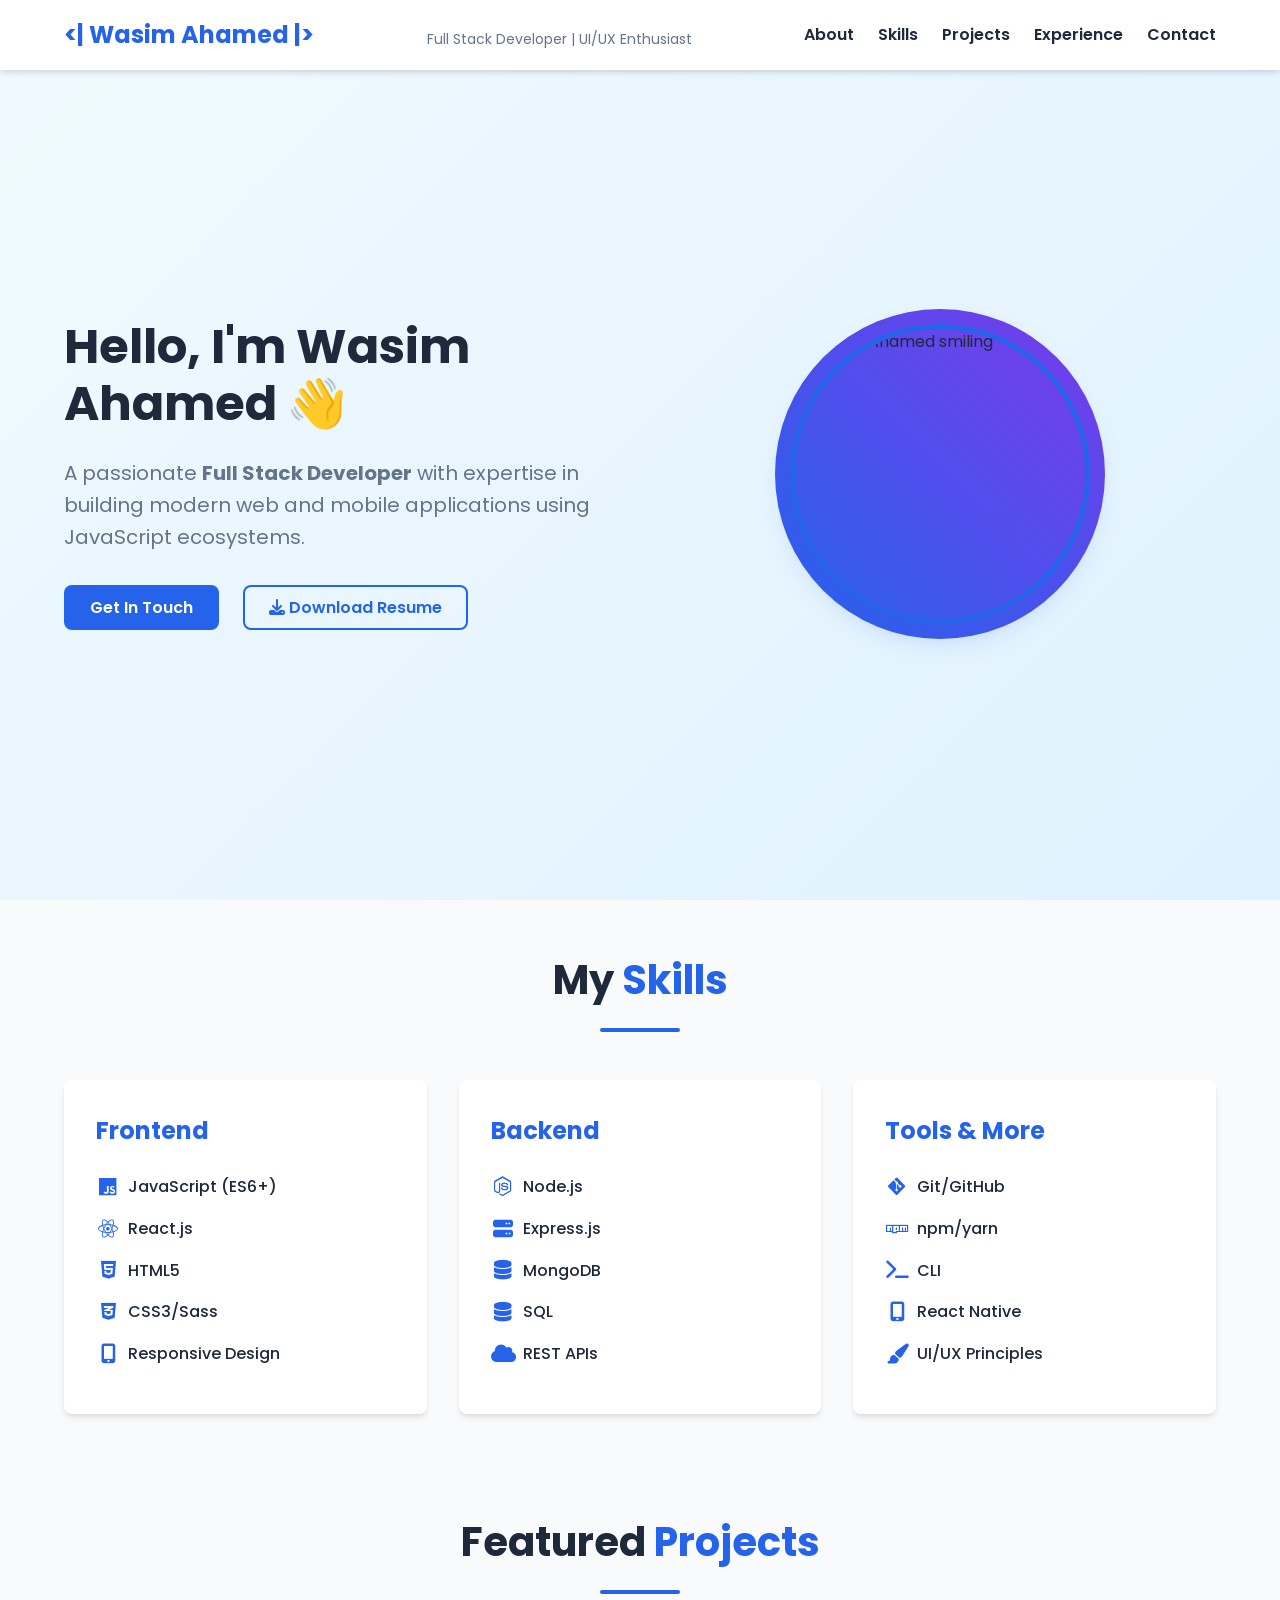
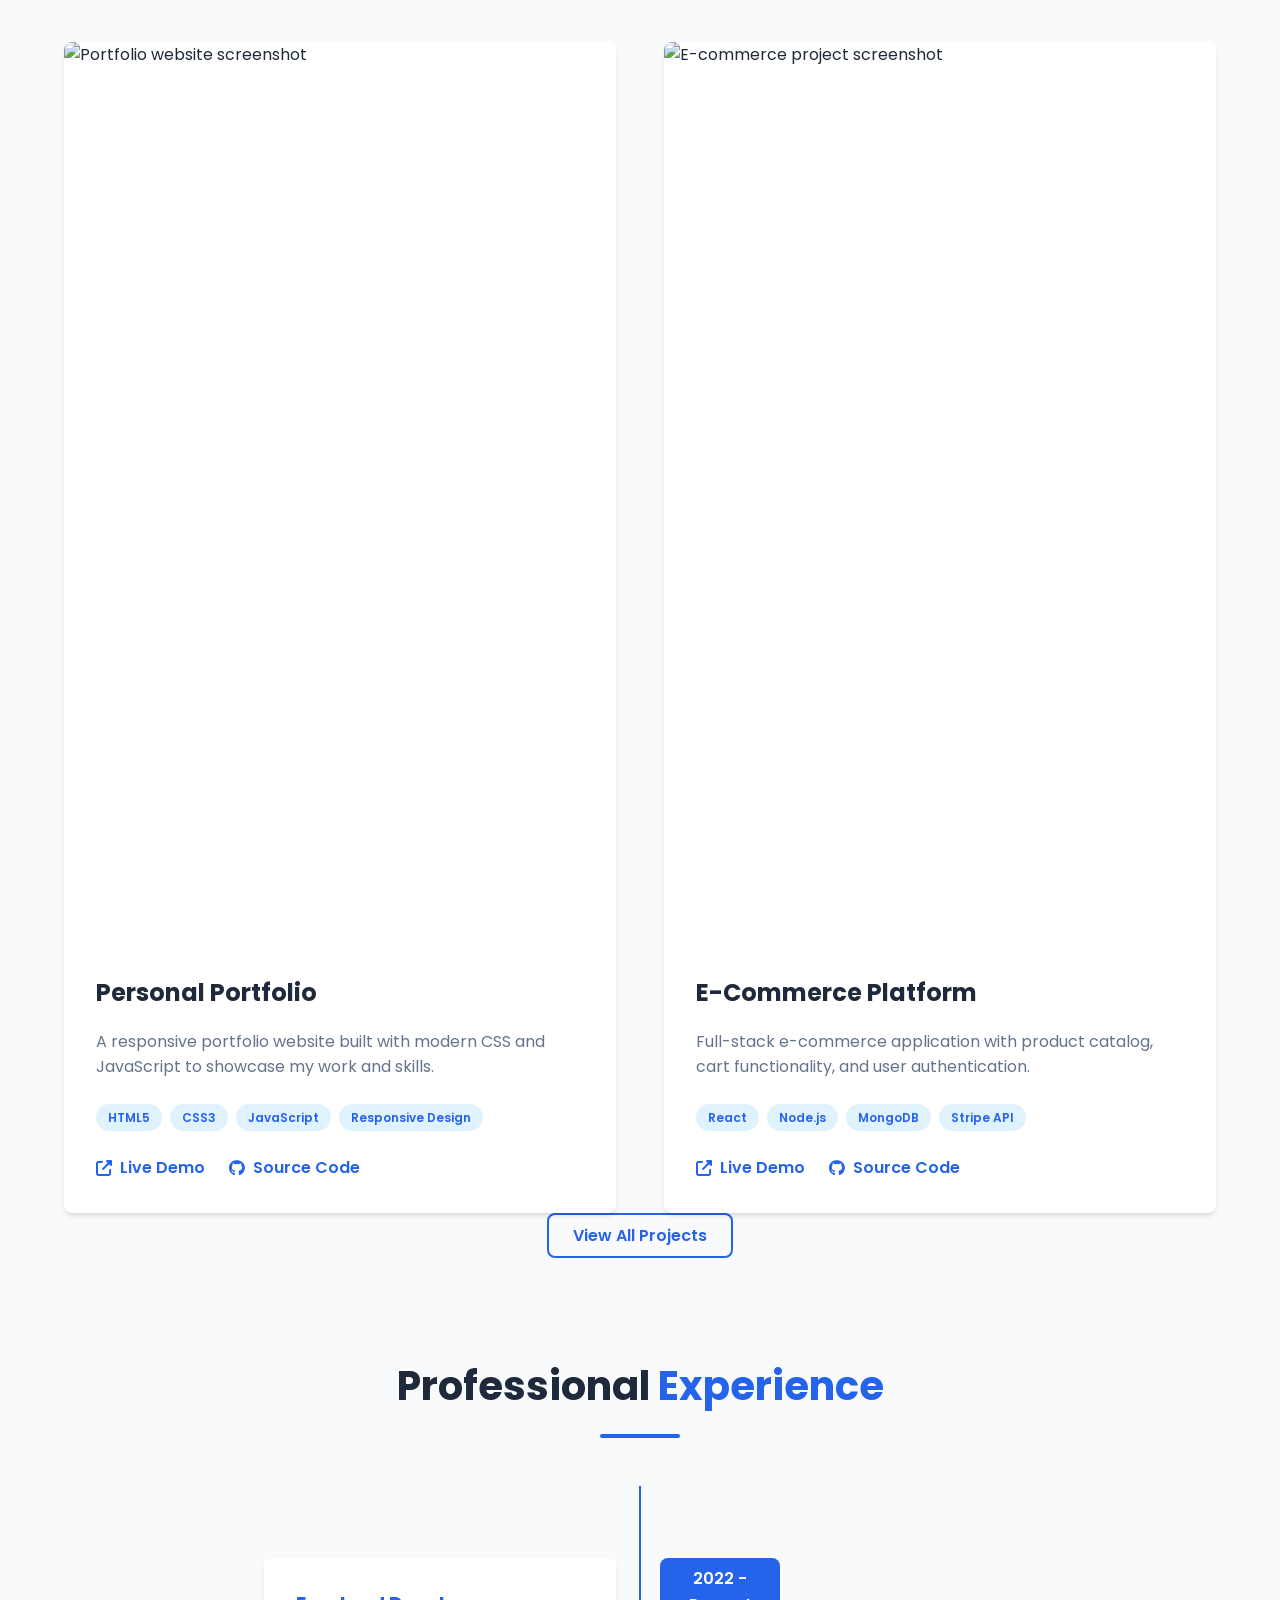
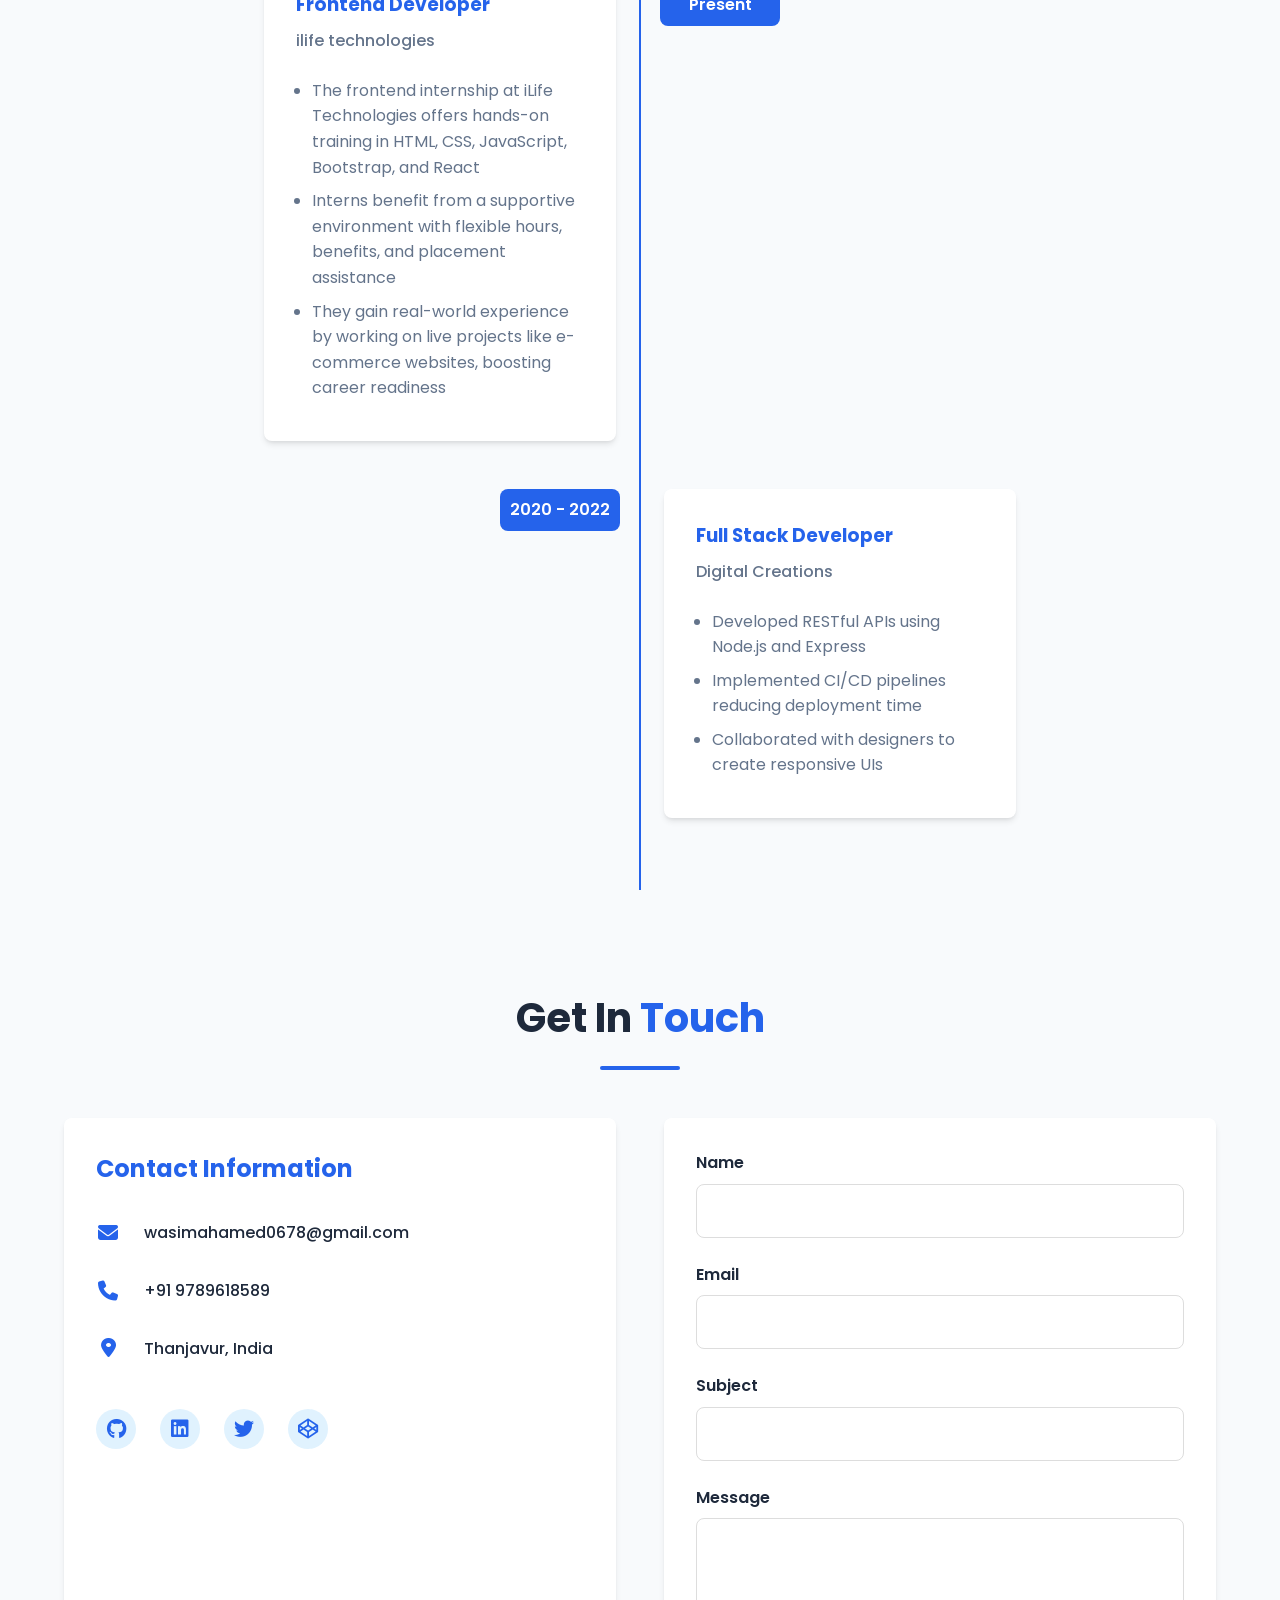
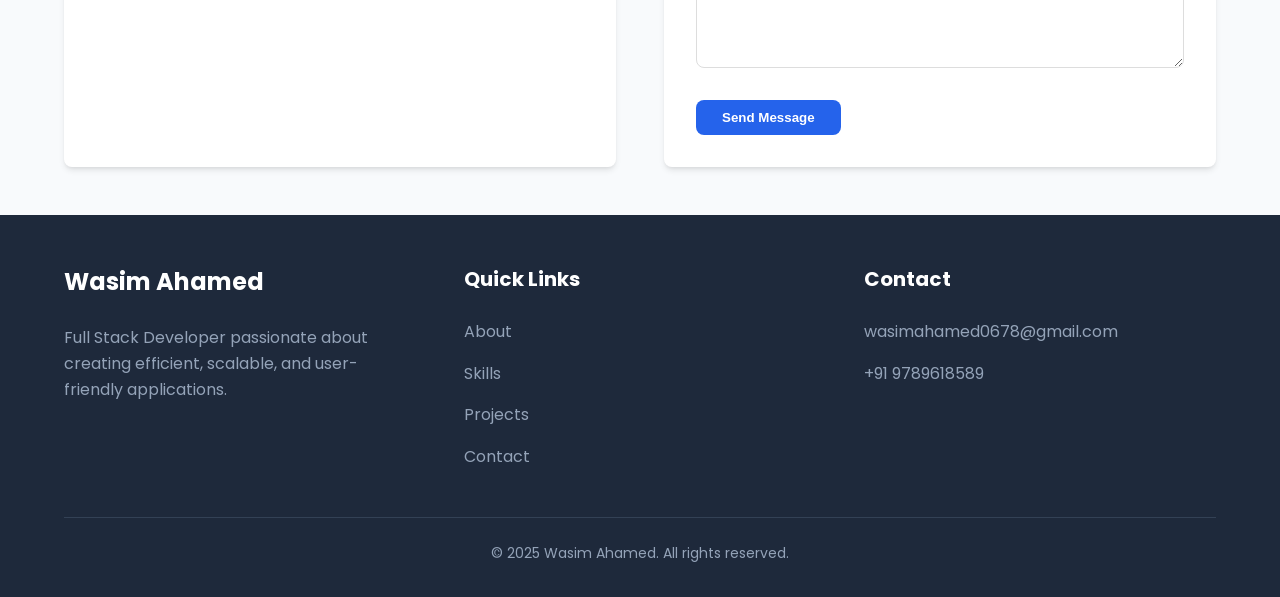
==== index.html @ 5d42017d "Task1 portfolio" ====
<!DOCTYPE html>
<html lang="en">
<head>
  <meta charset="UTF-8">
  <meta name="viewport" content="width=device-width, initial-scale=1.0">
  <meta name="description" content="Portfolio of Wasim Ahamed, Full Stack Developer specializing in JavaScript, React, and Node.js">
  <title>Wasim Ahamed | Full Stack Developer Portfolio</title>
  <link rel="stylesheet" href="https://cdnjs.cloudflare.com/ajax/libs/font-awesome/6.4.0/css/all.min.css">
  <link rel="stylesheet" href="style.css">
  <link rel="preconnect" href="https://fonts.googleapis.com">
  <link rel="preconnect" href="https://fonts.gstatic.com" crossorigin>
  <link href="https://fonts.googleapis.com/css2?family=Poppins:wght@300;400;600;700&display=swap" rel="stylesheet">
</head>
<body>
  <header class="main-header">
    <div class="container">
      <h1 class="logo">&lt;| Wasim Ahamed |&gt;</h1>
      <p class="tagline">Full Stack Developer | UI/UX Enthusiast</p>
      
      <nav class="main-nav" aria-label="Main navigation">
        <ul>
          <li><a href="#about" class="nav-link">About</a></li>
          <li><a href="#skills" class="nav-link">Skills</a></li>
          <li><a href="#projects" class="nav-link">Projects</a></li>
          <li><a href="#experience" class="nav-link">Experience</a></li>
          <li><a href="#contact" class="nav-link">Contact</a></li>
        </ul>
      </nav>
      
      <button class="mobile-menu-button" aria-expanded="false" aria-label="Toggle menu">
        <i class="fas fa-bars"></i>
      </button>
    </div>
  </header>

  <main>
    <section id="about" class="hero-section">
      <div class="container">
        <div class="hero-content">
          <h2>Hello, I'm <span class="highlight">Wasim Ahamed</span> 👋</h2>
          <p class="lead">
            A passionate <strong>Full Stack Developer</strong> with expertise in building modern web and mobile applications using JavaScript ecosystems.
          </p>
          <div class="cta-buttons">
            <a href="#contact" class="btn btn-primary">Get In Touch</a>
            <a href="resume.pdf" download class="btn btn-secondary">
              <i class="fas fa-download"></i> Download Resume
            </a>
          </div>
        </div>
        <div class="hero-image">
          <img src="images/profile.jpg" alt="Wasim Ahamed smiling" class="profile-img" loading="lazy">
        </div>
      </div>
    </section>

    <section id="skills" class="skills-section">
      <div class="container">
        <h2 class="section-title">My <span class="highlight">Skills</span></h2>
        <div class="skills-grid">
          <div class="skill-category">
            <h3>Frontend</h3>
            <ul class="skill-list">
              <li><i class="fab fa-js"></i> JavaScript (ES6+)</li>
              <li><i class="fab fa-react"></i> React.js</li>
              <li><i class="fab fa-html5"></i> HTML5</li>
              <li><i class="fab fa-css3-alt"></i> CSS3/Sass</li>
              <li><i class="fas fa-mobile-alt"></i> Responsive Design</li>
            </ul>
          </div>
          
          <div class="skill-category">
            <h3>Backend</h3>
            <ul class="skill-list">
              <li><i class="fab fa-node-js"></i> Node.js</li>
              <li><i class="fas fa-server"></i> Express.js</li>
              <li><i class="fas fa-database"></i> MongoDB</li>
              <li><i class="fas fa-database"></i> SQL</li>
              <li><i class="fas fa-cloud"></i> REST APIs</li>
            </ul>
          </div>
          
          <div class="skill-category">
            <h3>Tools & More</h3>
            <ul class="skill-list">
              <li><i class="fab fa-git-alt"></i> Git/GitHub</li>
              <li><i class="fab fa-npm"></i> npm/yarn</li>
              <li><i class="fas fa-terminal"></i> CLI</li>
              <li><i class="fas fa-mobile-alt"></i> React Native</li>
              <li><i class="fas fa-paint-brush"></i> UI/UX Principles</li>
            </ul>
          </div>
        </div>
      </div>
    </section>

    <section id="projects" class="projects-section">
      <div class="container">
        <h2 class="section-title">Featured <span class="highlight">Projects</span></h2>
        
        <div class="project-grid">
          <article class="project-card">
            <div class="project-image">
              <img src="images/portfolio-project.jpg" alt="Portfolio website screenshot" loading="lazy">
            </div>
            <div class="project-content">
              <h3>Personal Portfolio</h3>
              <p>A responsive portfolio website built with modern CSS and JavaScript to showcase my work and skills.</p>
              <ul class="tech-tags">
                <li>HTML5</li>
                <li>CSS3</li>
                <li>JavaScript</li>
                <li>Responsive Design</li>
              </ul>
              <div class="project-links">
                <a href="#" class="project-link" aria-label="View live demo">
                  <i class="fas fa-external-link-alt"></i> Live Demo
                </a>
                <a href="#" class="project-link" aria-label="View source code on GitHub">
                  <i class="fab fa-github"></i> Source Code
                </a>
              </div>
            </div>
          </article>
          
          <article class="project-card">
            <div class="project-image">
              <img src="images/ecommerce-project.jpg" alt="E-commerce project screenshot" loading="lazy">
            </div>
            <div class="project-content">
              <h3>E-Commerce Platform</h3>
              <p>Full-stack e-commerce application with product catalog, cart functionality, and user authentication.</p>
              <ul class="tech-tags">
                <li>React</li>
                <li>Node.js</li>
                <li>MongoDB</li>
                <li>Stripe API</li>
              </ul>
              <div class="project-links">
                <a href="#" class="project-link" aria-label="View live demo">
                  <i class="fas fa-external-link-alt"></i> Live Demo
                </a>
                <a href="#" class="project-link" aria-label="View source code on GitHub">
                  <i class="fab fa-github"></i> Source Code
                </a>
              </div>
            </div>
          </article>
        </div>
        
        <div class="text-center">
          <a href="#" class="btn btn-outline">View All Projects</a>
        </div>
      </div>
    </section>

    <section id="experience" class="experience-section">
      <div class="container">
        <h2 class="section-title">Professional <span class="highlight">Experience</span></h2>
        
        <div class="timeline">
          <div class="timeline-item">
            <div class="timeline-date">2022 - Present</div>
            <div class="timeline-content">
              <h3>Frontend Developer</h3>
              <h4>ilife technologies</h4>
              <ul>
                <li>The frontend internship at iLife Technologies offers hands-on training in HTML, CSS, JavaScript, Bootstrap, and React</li>
                <li>Interns benefit from a supportive environment with flexible hours, benefits, and placement assistance</li>
                <li>They gain real-world experience by working on live projects like e-commerce websites, boosting career readiness</li>
              </ul>
            </div>
          </div>
          
          <div class="timeline-item">
            <div class="timeline-date">2020 - 2022</div>
            <div class="timeline-content">
              <h3>Full Stack Developer</h3>
              <h4>Digital Creations</h4>
              <ul>
                <li>Developed RESTful APIs using Node.js and Express</li>
                <li>Implemented CI/CD pipelines reducing deployment time</li>
                <li>Collaborated with designers to create responsive UIs</li>
              </ul>
            </div>
          </div>
        </div>
      </div>
    </section>

    <section id="contact" class="contact-section">
      <div class="container">
        <h2 class="section-title">Get In <span class="highlight">Touch</span></h2>
        
        <div class="contact-grid">
          <div class="contact-info">
            <h3>Contact Information</h3>
            <ul class="contact-list">
              <li>
                <i class="fas fa-envelope"></i>
                <a href="mailto:wasimahamed0678@gmail.com">wasimahamed0678@gmail.com</a>
              </li>
              <li>
                <i class="fas fa-phone"></i>
                <a href="tel:+919789618589">+91 9789618589</a>
              </li>
              <li>
                <i class="fas fa-map-marker-alt"></i>
                <span>Thanjavur, India</span>
              </li>
            </ul>
            
            <div class="social-links">
              <a href="#" aria-label="GitHub profile"><i class="fab fa-github"></i></a>
              <a href="#" aria-label="LinkedIn profile"><i class="fab fa-linkedin"></i></a>
              <a href="#" aria-label="Twitter profile"><i class="fab fa-twitter"></i></a>
              <a href="#" aria-label="CodePen profile"><i class="fab fa-codepen"></i></a>
            </div>
          </div>
          
          <form class="contact-form" id="contactForm">
            <div class="form-group">
              <label for="name">Name</label>
              <input type="text" id="name" name="name" required>
            </div>
            <div class="form-group">
              <label for="email">Email</label>
              <input type="email" id="email" name="email" required>
            </div>
            <div class="form-group">
              <label for="subject">Subject</label>
              <input type="text" id="subject" name="subject" required>
            </div>
            <div class="form-group">
              <label for="message">Message</label>
              <textarea id="message" name="message" rows="5" required></textarea>
            </div>
            <button type="submit" class="btn btn-primary">Send Message</button>
          </form>
        </div>
      </div>
    </section>
  </main>

  <footer class="main-footer">
    <div class="container">
      <div class="footer-content">
        <div class="footer-about">
          <h3>Wasim Ahamed</h3>
          <p>Full Stack Developer passionate about creating efficient, scalable, and user-friendly applications.</p>
        </div>
        
        <div class="footer-links">
          <h4>Quick Links</h4>
          <ul>
            <li><a href="#about">About</a></li>
            <li><a href="#skills">Skills</a></li>
            <li><a href="#projects">Projects</a></li>
            <li><a href="#contact">Contact</a></li>
          </ul>
        </div>
        
        <div class="footer-contact">
          <h4>Contact</h4>
          <ul>
            <li><a href="mailto:wasimahamed0678@gmail.com">wasimahamed0678@gmail.com</a></li>
            <li><a href="tel:+919789618589">+91 9789618589</a></li>
          </ul>
        </div>
      </div>
      
      <div class="footer-bottom">
        <p>&copy; 2025 Wasim Ahamed. All rights reserved.</p>
      </div>
    </div>
  </footer>

  <script src="script.js"></script>
</body>
</html>
---- style.css ----
/* ===== Base Styles ===== */
:root {
  --primary-color: #2563eb;
  --primary-dark: #1d4ed8;
  --secondary-color: #7c3aed;
  --dark-color: #1e293b;
  --light-color: #f8fafc;
  --gray-color: #64748b;
  --success-color: #10b981;
  --warning-color: #f59e0b;
  --danger-color: #ef4444;
  
  --font-main: 'Poppins', sans-serif;
  --font-size-base: 1rem;
  --line-height-base: 1.6;
  
  --spacing-xs: 0.5rem;
  --spacing-sm: 1rem;
  --spacing-md: 1.5rem;
  --spacing-lg: 2rem;
  --spacing-xl: 3rem;
  
  --border-radius: 0.5rem;
  --box-shadow: 0 4px 6px -1px rgba(0, 0, 0, 0.1), 0 2px 4px -1px rgba(0, 0, 0, 0.06);
  --transition: all 0.3s ease;
}

* {
  margin: 0;
  padding: 0;
  box-sizing: border-box;
}

html {
  scroll-behavior: smooth;
}

body {
  font-family: var(--font-main);
  font-size: var(--font-size-base);
  line-height: var(--line-height-base);
  color: var(--dark-color);
  background-color: var(--light-color);
  overflow-x: hidden;
}

a {
  text-decoration: none;
  color: inherit;
  transition: var(--transition);
}

ul {
  list-style: none;
}

img {
  max-width: 100%;
  height: auto;
  display: block;
}

.container {
  width: 100%;
  max-width: 1200px;
  margin: 0 auto;
  padding: 0 var(--spacing-md);
}

section {
  padding: var(--spacing-xl) 0;
}

.section-title {
  font-size: 2.5rem;
  margin-bottom: var(--spacing-xl);
  text-align: center;
  position: relative;
}

.section-title .highlight {
  color: var(--primary-color);
}

.section-title::after {
  content: '';
  display: block;
  width: 80px;
  height: 4px;
  background: var(--primary-color);
  margin: var(--spacing-sm) auto;
  border-radius: 2px;
}

.btn {
  display: inline-block;
  padding: var(--spacing-xs) var(--spacing-md);
  border-radius: var(--border-radius);
  font-weight: 600;
  text-align: center;
  cursor: pointer;
  transition: var(--transition);
  border: 2px solid transparent;
}

.btn-primary {
  background-color: var(--primary-color);
  color: white;
}

.btn-primary:hover {
  background-color: var(--primary-dark);
  transform: translateY(-2px);
}

.btn-secondary {
  background-color: transparent;
  color: var(--primary-color);
  border-color: var(--primary-color);
}

.btn-secondary:hover {
  background-color: var(--primary-color);
  color: white;
}

.btn-outline {
  background-color: transparent;
  color: var(--primary-color);
  border: 2px solid var(--primary-color);
}

.btn-outline:hover {
  background-color: var(--primary-color);
  color: white;
}

.text-center {
  text-align: center;
}

/* ===== Header Styles ===== */
.main-header {
  background-color: white;
  box-shadow: var(--box-shadow);
  position: fixed;
  width: 100%;
  top: 0;
  left: 0;
  z-index: 1000;
  padding: var(--spacing-sm) 0;
}

.main-header .container {
  display: flex;
  justify-content: space-between;
  align-items: center;
}

.logo {
  font-size: 1.5rem;
  font-weight: 700;
  color: var(--primary-color);
}

.tagline {
  font-size: 0.875rem;
  color: var(--gray-color);
  margin-top: var(--spacing-xs);
}

.main-nav ul {
  display: flex;
  gap: var(--spacing-md);
}

.nav-link {
  font-weight: 600;
  padding: var(--spacing-xs) 0;
  position: relative;
}

.nav-link::after {
  content: '';
  position: absolute;
  bottom: 0;
  left: 0;
  width: 0;
  height: 2px;
  background-color: var(--primary-color);
  transition: var(--transition);
}

.nav-link:hover::after {
  width: 100%;
}

.mobile-menu-button {
  display: none;
  background: none;
  border: none;
  font-size: 1.5rem;
  color: var(--dark-color);
  cursor: pointer;
}

/* ===== Hero Section ===== */
.hero-section {
  background: linear-gradient(135deg, #f0f9ff 0%, #e0f2fe 100%);
  padding-top: calc(var(--spacing-xl) * 2);
  min-height: 100vh;
  display: flex;
  align-items: center;
}

.hero-section .container {
  display: grid;
  grid-template-columns: 1fr 1fr;
  gap: var(--spacing-xl);
  align-items: center;
}

.hero-content h2 {
  font-size: 3rem;
  margin-bottom: var(--spacing-md);
  line-height: 1.2;
}

.hero-content .lead {
  font-size: 1.25rem;
  color: var(--gray-color);
  margin-bottom: var(--spacing-lg);
}

.cta-buttons {
  display: flex;
  gap: var(--spacing-md);
  margin-top: var(--spacing-lg);
}

.profile-img {
  border-radius: var(--border-radius);
  box-shadow: var(--box-shadow);
  max-width: 400px;
  margin: 0 auto;
}
/* Add this to your existing CSS file */

/* Update the hero-section image styles */
.hero-image {
  position: relative;
  width: 300px;
  height: 300px;
  margin: 0 auto;
}

.profile-img {
  width: 100%;
  height: 100%;
  object-fit: cover;
  border-radius: 50%; /* This makes the image round */
  border: 5px solid var(--primary-color);
  box-shadow: 0 10px 30px rgba(37, 99, 235, 0.3);
  transition: var(--transition);
  position: relative;
  z-index: 1;
}

/* Optional: Add a decorative element behind the round image */
.hero-image::before {
  content: '';
  position: absolute;
  width: 110%;
  height: 110%;
  top: -5%;
  left: -5%;
  border-radius: 50%;
  background: linear-gradient(45deg, var(--primary-color), var(--secondary-color));
  z-index: 0;
  animation: rotate 15s linear infinite;
}

/* Optional: Add animation for the decorative element */
@keyframes rotate {
  0% {
    transform: rotate(0deg);
  }
  100% {
    transform: rotate(360deg);
  }
}

/* Optional: Add hover effect */
.profile-img:hover {
  transform: scale(1.05);
  box-shadow: 0 15px 40px rgba(37, 99, 235, 0.4);
}

/* For mobile responsiveness */
@media (max-width: 768px) {
  .hero-image {
    width: 250px;
    height: 250px;
  }
}

@media (max-width: 576px) {
  .hero-image {
    width: 200px;
    height: 200px;
  }
}
/* ===== Skills Section ===== */
.skills-grid {
  display: grid;
  grid-template-columns: repeat(auto-fit, minmax(300px, 1fr));
  gap: var(--spacing-lg);
  margin-top: var(--spacing-xl);
}

.skill-category {
  background-color: white;
  border-radius: var(--border-radius);
  padding: var(--spacing-lg);
  box-shadow: var(--box-shadow);
  transition: var(--transition);
}

.skill-category:hover {
  transform: translateY(-5px);
}

.skill-category h3 {
  font-size: 1.5rem;
  margin-bottom: var(--spacing-md);
  color: var(--primary-color);
}

.skill-list li {
  display: flex;
  align-items: center;
  gap: var(--spacing-xs);
  margin-bottom: var(--spacing-sm);
  font-weight: 500;
}

.skill-list i {
  color: var(--primary-color);
  font-size: 1.25rem;
  width: 24px;
  text-align: center;
}

/* ===== Projects Section ===== */
.project-grid {
  display: grid;
  grid-template-columns: repeat(auto-fit, minmax(350px, 1fr));
  gap: var(--spacing-xl);
  margin-top: var(--spacing-xl);
}

.project-card {
  background-color: white;
  border-radius: var(--border-radius);
  overflow: hidden;
  box-shadow: var(--box-shadow);
  transition: var(--transition);
}

.project-card:hover {
  transform: translateY(-5px);
  box-shadow: 0 10px 15px -3px rgba(0, 0, 0, 0.1), 0 4px 6px -2px rgba(0, 0, 0, 0.05);
}

.project-image {
  height: 900px;
  overflow: hidden;
}

.project-image img {
  width: 100%;
  height: 100%;
  object-fit: cover;
  transition: var(--transition);
}

.project-card:hover .project-image img {
  transform: scale(1.05);
}

.project-content {
  padding: var(--spacing-lg);
}

.project-content h3 {
  font-size: 1.5rem;
  margin-bottom: var(--spacing-sm);
}

.project-content p {
  color: var(--gray-color);
  margin-bottom: var(--spacing-md);
}

.tech-tags {
  display: flex;
  flex-wrap: wrap;
  gap: var(--spacing-xs);
  margin-bottom: var(--spacing-md);
}

.tech-tags li {
  background-color: #e0f2fe;
  color: var(--primary-color);
  padding: 0.25rem 0.75rem;
  border-radius: 1rem;
  font-size: 0.75rem;
  font-weight: 600;
}

.project-links {
  display: flex;
  gap: var(--spacing-md);
}

.project-link {
  display: flex;
  align-items: center;
  gap: var(--spacing-xs);
  font-weight: 600;
  color: var(--primary-color);
}

.project-link:hover {
  text-decoration: underline;
}

/* ===== Experience Section ===== */
.timeline {
  position: relative;
  max-width: 800px;
  margin: 0 auto;
  padding: var(--spacing-xl) 0;
}

.timeline::before {
  content: '';
  position: absolute;
  top: 0;
  left: 50%;
  transform: translateX(-50%);
  width: 2px;
  height: 100%;
  background-color: var(--primary-color);
}

.timeline-item {
  position: relative;
  width: 50%;
  padding: var(--spacing-md);
}

.timeline-item:nth-child(odd) {
  left: 0;
}

.timeline-item:nth-child(even) {
  left: 50%;
}

.timeline-date {
  position: absolute;
  top: var(--spacing-md);
  width: 120px;
  background-color: var(--primary-color);
  color: white;
  text-align: center;
  padding: var(--spacing-xs);
  border-radius: var(--border-radius);
  font-weight: 600;
}

.timeline-item:nth-child(odd) .timeline-date {
  right: -140px;
}

.timeline-item:nth-child(even) .timeline-date {
  left: -140px;
}

.timeline-content {
  background-color: white;
  padding: var(--spacing-lg);
  border-radius: var(--border-radius);
  box-shadow: var(--box-shadow);
}

.timeline-content h3 {
  color: var(--primary-color);
  margin-bottom: var(--spacing-xs);
}

.timeline-content h4 {
  color: var(--gray-color);
  font-weight: 500;
  margin-bottom: var(--spacing-md);
}

.timeline-content ul {
  margin-left: var(--spacing-sm);
}

.timeline-content li {
  list-style-type: disc;
  margin-bottom: var(--spacing-xs);
  color: var(--gray-color);
}

/* ===== Contact Section ===== */
.contact-grid {
  display: grid;
  grid-template-columns: 1fr 1fr;
  gap: var(--spacing-xl);
  margin-top: var(--spacing-xl);
}

.contact-info {
  background-color: white;
  padding: var(--spacing-lg);
  border-radius: var(--border-radius);
  box-shadow: var(--box-shadow);
}

.contact-info h3 {
  font-size: 1.5rem;
  margin-bottom: var(--spacing-lg);
  color: var(--primary-color);
}

.contact-list li {
  display: flex;
  align-items: center;
  gap: var(--spacing-md);
  margin-bottom: var(--spacing-lg);
  font-weight: 500;
}

.contact-list i {
  font-size: 1.25rem;
  color: var(--primary-color);
  width: 24px;
  text-align: center;
}

.social-links {
  display: flex;
  gap: var(--spacing-md);
  margin-top: var(--spacing-xl);
}

.social-links a {
  display: flex;
  align-items: center;
  justify-content: center;
  width: 40px;
  height: 40px;
  border-radius: 50%;
  background-color: #e0f2fe;
  color: var(--primary-color);
  font-size: 1.25rem;
  transition: var(--transition);
}

.social-links a:hover {
  background-color: var(--primary-color);
  color: white;
  transform: translateY(-3px);
}

.contact-form {
  background-color: white;
  padding: var(--spacing-lg);
  border-radius: var(--border-radius);
  box-shadow: var(--box-shadow);
}

.form-group {
  margin-bottom: var(--spacing-md);
}

.form-group label {
  display: block;
  margin-bottom: var(--spacing-xs);
  font-weight: 600;
}

.form-group input,
.form-group textarea {
  width: 100%;
  padding: var(--spacing-sm);
  border: 1px solid #ddd;
  border-radius: var(--border-radius);
  font-family: inherit;
  transition: var(--transition);
}

.form-group input:focus,
.form-group textarea:focus {
  outline: none;
  border-color: var(--primary-color);
  box-shadow: 0 0 0 2px rgba(37, 99, 235, 0.2);
}

.form-group textarea {
  resize: vertical;
  min-height: 150px;
}

/* ===== Footer ===== */
.main-footer {
  background-color: var(--dark-color);
  color: white;
  padding: var(--spacing-xl) 0 0;
}

.footer-content {
  display: grid;
  grid-template-columns: repeat(auto-fit, minmax(250px, 1fr));
  gap: var(--spacing-xl);
  margin-bottom: var(--spacing-xl);
}

.footer-about h3 {
  font-size: 1.5rem;
  margin-bottom: var(--spacing-md);
  color: white;
}

.footer-about p {
  color: #94a3b8;
}

.footer-links h4,
.footer-contact h4 {
  font-size: 1.25rem;
  margin-bottom: var(--spacing-md);
  color: white;
}

.footer-links ul,
.footer-contact ul {
  display: flex;
  flex-direction: column;
  gap: var(--spacing-sm);
}

.footer-links a,
.footer-contact a {
  color: #94a3b8;
  transition: var(--transition);
}

.footer-links a:hover,
.footer-contact a:hover {
  color: white;
}

.footer-bottom {
  border-top: 1px solid #334155;
  padding: var(--spacing-md) 0;
  text-align: center;
  color: #94a3b8;
  font-size: 0.875rem;
}

.footer-bottom p {
  margin-bottom: var(--spacing-xs);
}

.footer-bottom i {
  color: var(--danger-color);
}

/* ===== Animations ===== */
@keyframes fadeIn {
  from {
    opacity: 0;
    transform: translateY(20px);
  }
  to {
    opacity: 1;
    transform: translateY(0);
  }
}

.section-title,
.skill-category,
.project-card,
.timeline-item,
.contact-info,
.contact-form {
  animation: fadeIn 0.6s ease forwards;
}

/* ===== Responsive Styles ===== */
@media (max-width: 992px) {
  .hero-section .container {
    grid-template-columns: 1fr;
    text-align: center;
  }
  
  .hero-content {
    order: 2;
  }
  
  .hero-image {
    order: 1;
    margin-bottom: var(--spacing-lg);
  }
  
  .cta-buttons {
    justify-content: center;
  }
  
  .contact-grid {
    grid-template-columns: 1fr;
  }
}

@media (max-width: 768px) {
  .main-nav {
    position: fixed;
    top: 80px;
    left: 0;
    width: 100%;
    background-color: white;
    box-shadow: var(--box-shadow);
    padding: var(--spacing-md);
    transform: translateY(-150%);
    transition: var(--transition);
  }
  
  .main-nav.active {
    transform: translateY(0);
  }
  
  .main-nav ul {
    flex-direction: column;
  }
  
  .mobile-menu-button {
    display: block;
  }
  
  .timeline::before {
    left: 31px;
  }
  
  .timeline-item {
    width: 100%;
    padding-left: 70px;
    padding-right: 0;
  }
  
  .timeline-item:nth-child(even) {
    left: 0;
  }
  
  .timeline-date {
    left: 0 !important;
    right: auto !important;
    top: 0;
  }
}

@media (max-width: 576px) {
  .section-title {
    font-size: 2rem;
  }
  
  .hero-content h2 {
    font-size: 2rem;
  }
  
  .hero-content .lead {
    font-size: 1rem;
  }
  
  .cta-buttons {
    flex-direction: column;
  }
  
  .project-grid {
    grid-template-columns: 1fr;
  }
}
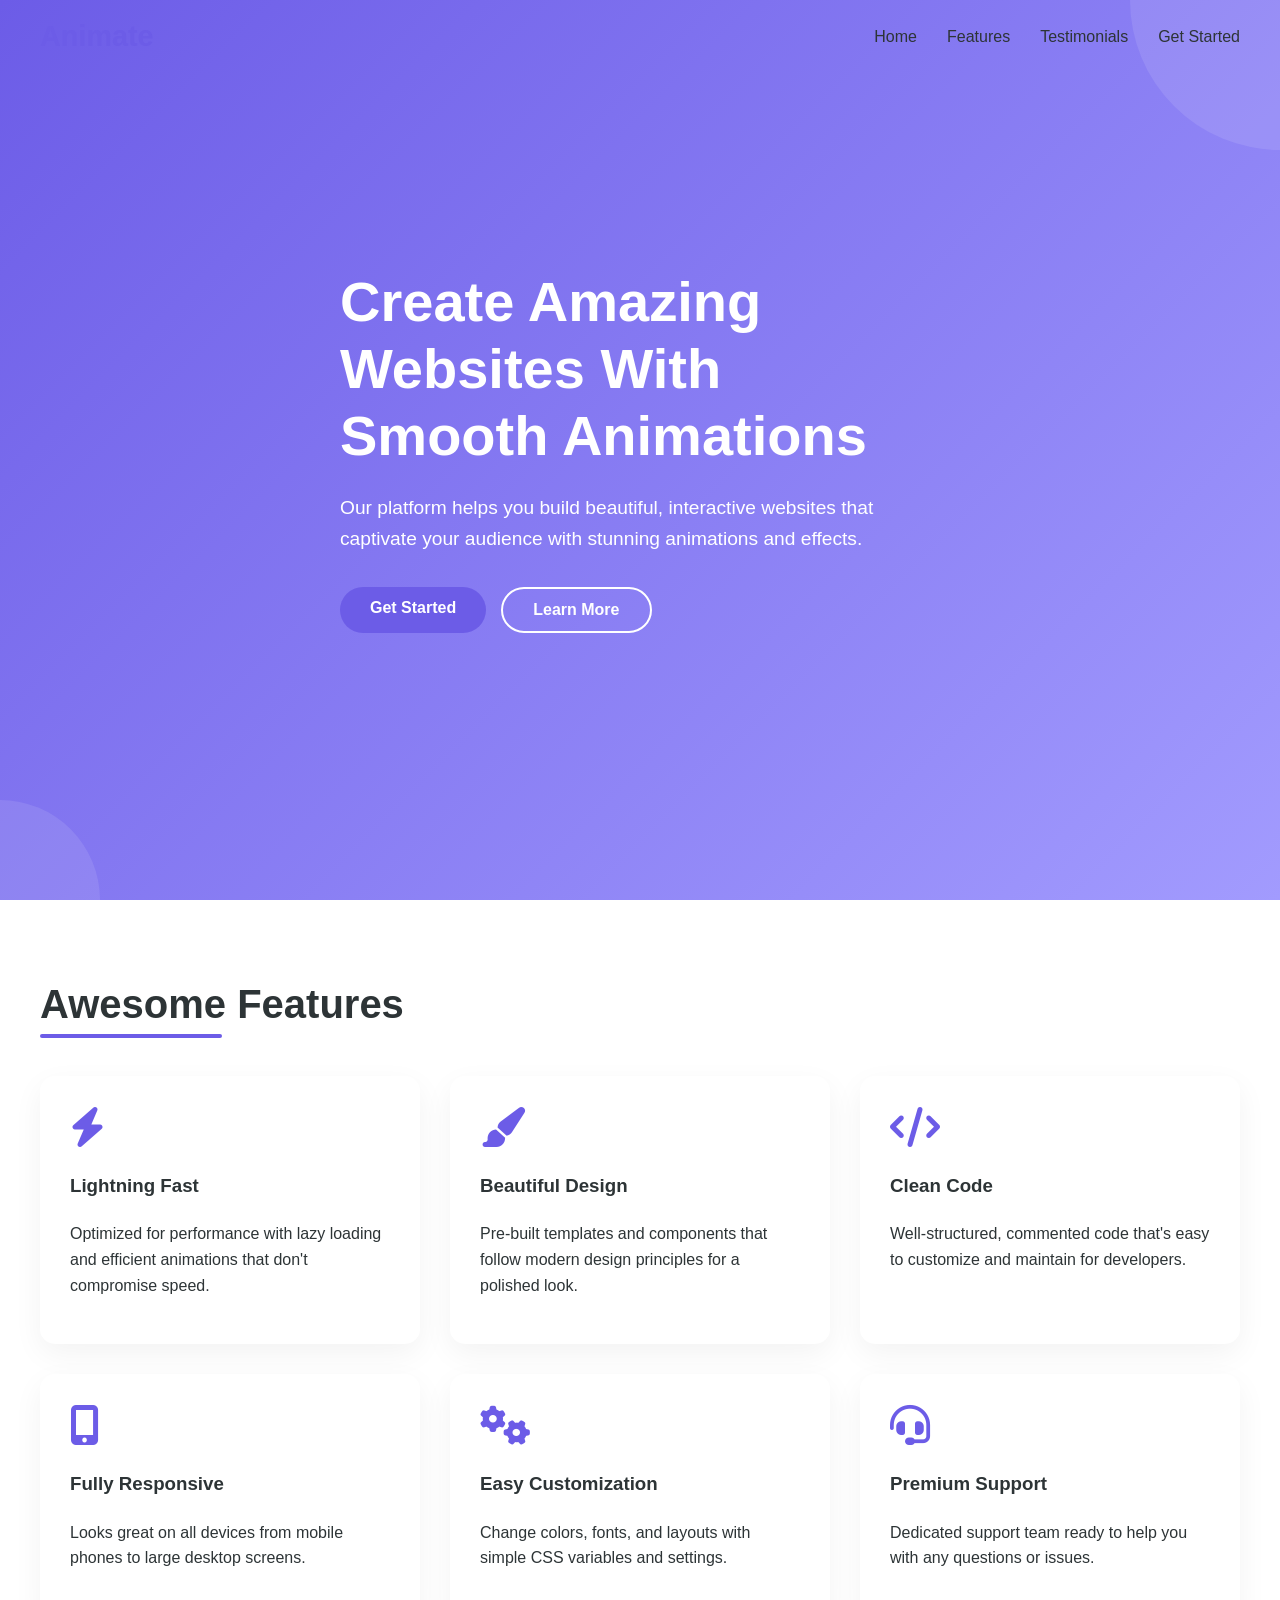
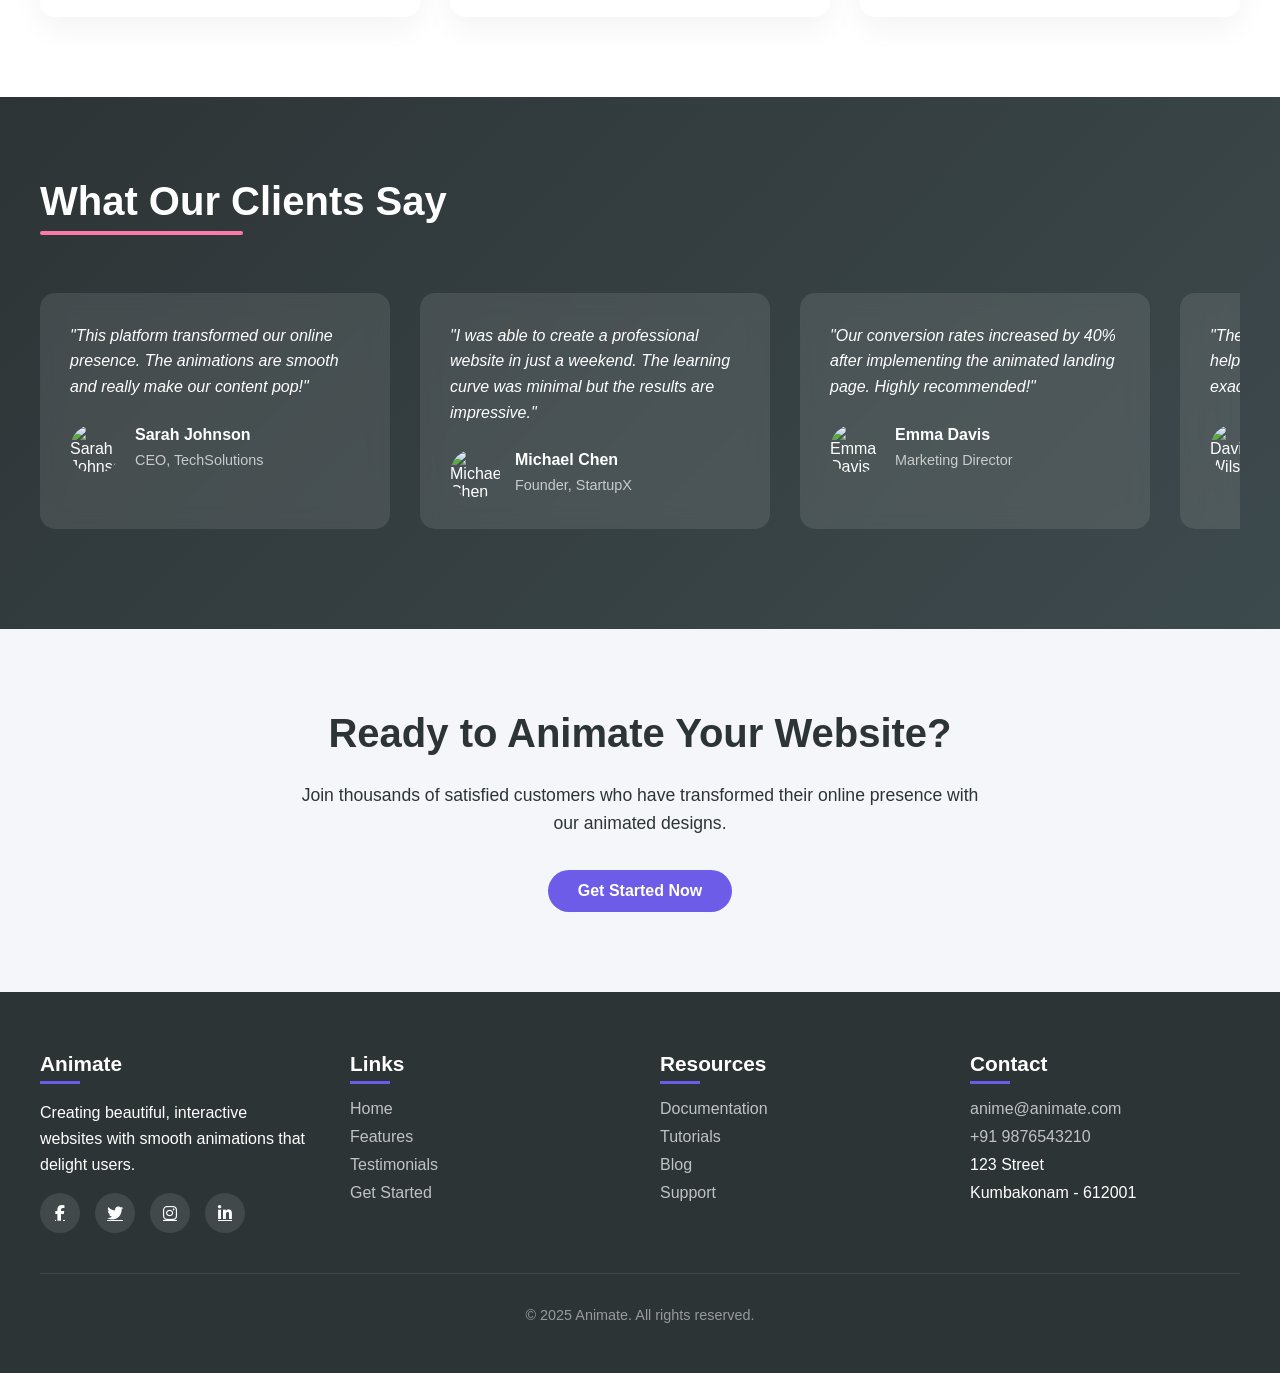
==== commit ca960c54: "Task 2 landing page" ====
--- a/index.html
+++ b/index.html
@@ -1,280 +1,787 @@
 <!DOCTYPE html>
 <html lang="en">
 <head>
-  <meta charset="UTF-8">
-  <meta name="viewport" content="width=device-width, initial-scale=1.0">
-  <meta name="description" content="Portfolio of Wasim Ahamed, Full Stack Developer specializing in JavaScript, React, and Node.js">
-  <title>Wasim Ahamed | Full Stack Developer Portfolio</title>
-  <link rel="stylesheet" href="https://cdnjs.cloudflare.com/ajax/libs/font-awesome/6.4.0/css/all.min.css">
-  <link rel="stylesheet" href="style.css">
-  <link rel="preconnect" href="https://fonts.googleapis.com">
-  <link rel="preconnect" href="https://fonts.gstatic.com" crossorigin>
-  <link href="https://fonts.googleapis.com/css2?family=Poppins:wght@300;400;600;700&display=swap" rel="stylesheet">
+    <meta charset="UTF-8">
+    <meta name="viewport" content="width=device-width, initial-scale=1.0">
+    <title>Animated Landing Page</title>
+    <link rel="stylesheet" href="https://cdnjs.cloudflare.com/ajax/libs/font-awesome/6.4.0/css/all.min.css">
+    <style>
+        /* Base Styles */
+        :root {
+            --primary: #6c5ce7;
+            --secondary: #a29bfe;
+            --dark: #2d3436;
+            --light: #f5f6fa;
+            --accent: #fd79a8;
+            --success: #00b894;
+        }
+
+        * {
+            margin: 0;
+            padding: 0;
+            box-sizing: border-box;
+            font-family: 'Segoe UI', Tahoma, Geneva, Verdana, sans-serif;
+        }
+
+        body {
+            background-color: var(--light);
+            color: var(--dark);
+            overflow-x: hidden;
+        }
+
+        section {
+            padding: 80px 20px;
+        }
+
+        .container {
+            max-width: 1200px;
+            margin: 0 auto;
+        }
+
+        h1, h2, h3 {
+            margin-bottom: 1.5rem;
+            line-height: 1.2;
+        }
+
+        p {
+            margin-bottom: 1rem;
+            line-height: 1.6;
+        }
+
+        .btn {
+            display: inline-block;
+            padding: 12px 30px;
+            background: var(--primary);
+            color: white;
+            border-radius: 50px;
+            text-decoration: none;
+            font-weight: 600;
+            transition: all 0.3s ease;
+            border: none;
+            cursor: pointer;
+        }
+
+        .btn:hover {
+            background: var(--accent);
+            transform: translateY(-3px);
+            box-shadow: 0 10px 20px rgba(0, 0, 0, 0.1);
+        }
+
+        .btn-outline {
+            background: transparent;
+            border: 2px solid var(--primary);
+            color: var(--primary);
+        }
+
+        .btn-outline:hover {
+            background: var(--primary);
+            color: white;
+        }
+
+        .text-center {
+            text-align: center;
+        }
+
+        /* Animations */
+        @keyframes fadeIn {
+            from { opacity: 0; }
+            to { opacity: 1; }
+        }
+
+        @keyframes slideUp {
+            from { 
+                opacity: 0;
+                transform: translateY(50px);
+            }
+            to { 
+                opacity: 1;
+                transform: translateY(0);
+            }
+        }
+
+        @keyframes float {
+            0% { transform: translateY(0px); }
+            50% { transform: translateY(-15px); }
+            100% { transform: translateY(0px); }
+        }
+
+        .animate {
+            opacity: 0;
+        }
+
+        .fade-in {
+            animation: fadeIn 1s ease forwards;
+        }
+
+        .slide-up {
+            animation: slideUp 0.8s ease forwards;
+        }
+
+        .delay-1 { animation-delay: 0.2s; }
+        .delay-2 { animation-delay: 0.4s; }
+        .delay-3 { animation-delay: 0.6s; }
+        .delay-4 { animation-delay: 0.8s; }
+
+        /* Header */
+        header {
+            position: fixed;
+            top: 0;
+            left: 0;
+            width: 100%;
+            padding: 20px 0;
+            z-index: 1000;
+            transition: all 0.3s ease;
+        }
+
+        header.scrolled {
+            background: white;
+            box-shadow: 0 5px 20px rgba(0, 0, 0, 0.1);
+            padding: 15px 0;
+        }
+
+        .navbar {
+            display: flex;
+            justify-content: space-between;
+            align-items: center;
+        }
+
+        .logo {
+            font-size: 1.8rem;
+            font-weight: 700;
+            color: var(--primary);
+            text-decoration: none;
+        }
+
+        .nav-links {
+            display: flex;
+            list-style: none;
+        }
+
+        .nav-links li {
+            margin-left: 30px;
+        }
+
+        .nav-links a {
+            color: var(--dark);
+            text-decoration: none;
+            font-weight: 500;
+            transition: color 0.3s ease;
+            position: relative;
+        }
+
+        .nav-links a:hover {
+            color: var(--primary);
+        }
+
+        .nav-links a::after {
+            content: '';
+            position: absolute;
+            width: 0;
+            height: 2px;
+            background: var(--primary);
+            bottom: -5px;
+            left: 0;
+            transition: width 0.3s ease;
+        }
+
+        .nav-links a:hover::after {
+            width: 100%;
+        }
+
+        .menu-toggle {
+            display: none;
+            cursor: pointer;
+            font-size: 1.5rem;
+        }
+
+        /* Hero Section */
+        .hero {
+            height: 100vh;
+            display: flex;
+            align-items: center;
+            background: linear-gradient(135deg, var(--primary) 0%, var(--secondary) 100%);
+            color: white;
+            position: relative;
+            overflow: hidden;
+        }
+
+        .hero::before {
+            content: '';
+            position: absolute;
+            width: 300px;
+            height: 300px;
+            border-radius: 50%;
+            background: rgba(255, 255, 255, 0.1);
+            top: -150px;
+            right: -150px;
+        }
+
+        .hero::after {
+            content: '';
+            position: absolute;
+            width: 200px;
+            height: 200px;
+            border-radius: 50%;
+            background: rgba(255, 255, 255, 0.1);
+            bottom: -100px;
+            left: -100px;
+        }
+
+        .hero-content {
+            max-width: 600px;
+            z-index: 1;
+        }
+
+        .hero h1 {
+            font-size: 3.5rem;
+            margin-bottom: 1.5rem;
+        }
+
+        .hero p {
+            font-size: 1.2rem;
+            margin-bottom: 2rem;
+            opacity: 0.9;
+        }
+
+        .hero-btns {
+            display: flex;
+            gap: 15px;
+        }
+
+        .hero .btn-outline {
+            border-color: white;
+            color: white;
+        }
+
+        .hero .btn-outline:hover {
+            background: white;
+            color: var(--primary);
+        }
+
+        .hero-image {
+            position: absolute;
+            right: 0;
+            bottom: 0;
+            height: 90%;
+            animation: float 4s ease-in-out infinite;
+        }
+
+        /* Features Section */
+        .features {
+            background: white;
+        }
+
+        .section-title {
+            font-size: 2.5rem;
+            margin-bottom: 3rem;
+            position: relative;
+            display: inline-block;
+        }
+
+        .section-title::after {
+            content: '';
+            position: absolute;
+            width: 50%;
+            height: 4px;
+            background: var(--primary);
+            bottom: -10px;
+            left: 0;
+            border-radius: 2px;
+        }
+
+        .features-grid {
+            display: grid;
+            grid-template-columns: repeat(auto-fit, minmax(300px, 1fr));
+            gap: 30px;
+        }
+
+        .feature-card {
+            background: white;
+            border-radius: 15px;
+            padding: 30px;
+            box-shadow: 0 10px 30px rgba(0, 0, 0, 0.05);
+            transition: all 0.3s ease;
+        }
+
+        .feature-card:hover {
+            transform: translateY(-10px);
+            box-shadow: 0 15px 40px rgba(0, 0, 0, 0.1);
+        }
+
+        .feature-icon {
+            font-size: 2.5rem;
+            color: var(--primary);
+            margin-bottom: 1.5rem;
+        }
+
+        /* Testimonials */
+        .testimonials {
+            background: linear-gradient(135deg, var(--dark) 0%, #3d4a4d 100%);
+            color: white;
+        }
+
+        .testimonials .section-title::after {
+            background: var(--accent);
+        }
+
+        .testimonial-slider {
+            display: flex;
+            overflow-x: auto;
+            scroll-snap-type: x mandatory;
+            gap: 30px;
+            padding: 20px 0;
+            scrollbar-width: none; /* Firefox */
+        }
+
+        .testimonial-slider::-webkit-scrollbar {
+            display: none; /* Chrome/Safari */
+        }
+
+        .testimonial-card {
+            min-width: 350px;
+            background: rgba(255, 255, 255, 0.1);
+            backdrop-filter: blur(10px);
+            border-radius: 15px;
+            padding: 30px;
+            scroll-snap-align: start;
+            transition: all 0.3s ease;
+        }
+
+        .testimonial-card:hover {
+            background: rgba(255, 255, 255, 0.15);
+        }
+
+        .testimonial-text {
+            font-style: italic;
+            margin-bottom: 1.5rem;
+        }
+
+        .testimonial-author {
+            display: flex;
+            align-items: center;
+        }
+
+        .author-avatar {
+            width: 50px;
+            height: 50px;
+            border-radius: 50%;
+            margin-right: 15px;
+            object-fit: cover;
+        }
+
+        .author-info h4 {
+            margin-bottom: 5px;
+        }
+
+        .author-info p {
+            opacity: 0.7;
+            font-size: 0.9rem;
+            margin: 0;
+        }
+
+        /* CTA Section */
+        .cta {
+            background: var(--light);
+            text-align: center;
+        }
+
+        .cta-content {
+            max-width: 700px;
+            margin: 0 auto;
+        }
+
+        .cta h2 {
+            font-size: 2.5rem;
+            margin-bottom: 1.5rem;
+        }
+
+        .cta p {
+            font-size: 1.1rem;
+            margin-bottom: 2rem;
+        }
+
+        /* Footer */
+        footer {
+            background: var(--dark);
+            color: white;
+            padding: 60px 0 30px;
+        }
+
+        .footer-content {
+            display: grid;
+            grid-template-columns: repeat(auto-fit, minmax(200px, 1fr));
+            gap: 40px;
+            margin-bottom: 40px;
+        }
+
+        .footer-column h3 {
+            font-size: 1.3rem;
+            margin-bottom: 1.5rem;
+            position: relative;
+        }
+
+        .footer-column h3::after {
+            content: '';
+            position: absolute;
+            width: 40px;
+            height: 3px;
+            background: var(--primary);
+            bottom: -8px;
+            left: 0;
+        }
+
+        .footer-links {
+            list-style: none;
+        }
+
+        .footer-links li {
+            margin-bottom: 10px;
+        }
+
+        .footer-links a {
+            color: rgba(255, 255, 255, 0.7);
+            text-decoration: none;
+            transition: color 0.3s ease;
+        }
+
+        .footer-links a:hover {
+            color: white;
+        }
+
+        .social-links {
+            display: flex;
+            gap: 15px;
+        }
+
+        .social-links a {
+            display: flex;
+            align-items: center;
+            justify-content: center;
+            width: 40px;
+            height: 40px;
+            background: rgba(255, 255, 255, 0.1);
+            border-radius: 50%;
+            color: white;
+            transition: all 0.3s ease;
+        }
+
+        .social-links a:hover {
+            background: var(--primary);
+            transform: translateY(-3px);
+        }
+
+        .footer-bottom {
+            text-align: center;
+            padding-top: 30px;
+            border-top: 1px solid rgba(255, 255, 255, 0.1);
+            color: rgba(255, 255, 255, 0.5);
+            font-size: 0.9rem;
+        }
+
+        /* Responsive Design */
+        @media (max-width: 992px) {
+            .hero-image {
+                opacity: 0.3;
+            }
+        }
+
+        @media (max-width: 768px) {
+            .menu-toggle {
+                display: block;
+            }
+
+            .nav-links {
+                position: fixed;
+                top: 80px;
+                left: -100%;
+                width: 100%;
+                height: calc(100vh - 80px);
+                background: white;
+                flex-direction: column;
+                align-items: center;
+                padding: 40px 0;
+                transition: all 0.5s ease;
+            }
+
+            .nav-links.active {
+                left: 0;
+            }
+
+            .nav-links li {
+                margin: 15px 0;
+            }
+
+            .hero h1 {
+                font-size: 2.5rem;
+            }
+
+            .hero-btns {
+                flex-direction: column;
+            }
+        }
+
+        @media (max-width: 576px) {
+            .hero h1 {
+                font-size: 2rem;
+            }
+
+            .section-title {
+                font-size: 2rem;
+            }
+
+            .feature-card {
+                padding: 20px;
+            }
+
+            .testimonial-card {
+                min-width: 280px;
+            }
+        }
+    </style>
 </head>
 <body>
-  <header class="main-header">
-    <div class="container">
-      <h1 class="logo">&lt;| Wasim Ahamed |&gt;</h1>
-      <p class="tagline">Full Stack Developer | UI/UX Enthusiast</p>
-      
-      <nav class="main-nav" aria-label="Main navigation">
-        <ul>
-          <li><a href="#about" class="nav-link">About</a></li>
-          <li><a href="#skills" class="nav-link">Skills</a></li>
-          <li><a href="#projects" class="nav-link">Projects</a></li>
-          <li><a href="#experience" class="nav-link">Experience</a></li>
-          <li><a href="#contact" class="nav-link">Contact</a></li>
-        </ul>
-      </nav>
-      
-      <button class="mobile-menu-button" aria-expanded="false" aria-label="Toggle menu">
-        <i class="fas fa-bars"></i>
-      </button>
-    </div>
-  </header>
-
-  <main>
-    <section id="about" class="hero-section">
-      <div class="container">
-        <div class="hero-content">
-          <h2>Hello, I'm <span class="highlight">Wasim Ahamed</span> 👋</h2>
-          <p class="lead">
-            A passionate <strong>Full Stack Developer</strong> with expertise in building modern web and mobile applications using JavaScript ecosystems.
-          </p>
-          <div class="cta-buttons">
-            <a href="#contact" class="btn btn-primary">Get In Touch</a>
-            <a href="resume.pdf" download class="btn btn-secondary">
-              <i class="fas fa-download"></i> Download Resume
-            </a>
-          </div>
+    <!-- Header -->
+    <header id="header">
+        <div class="container navbar">
+            <a href="#" class="logo animate slide-up">Animate</a>
+            <div class="menu-toggle animate slide-up delay-1">
+                <i class="fas fa-bars"></i>
+            </div>
+            <ul class="nav-links">
+                <li><a href="#home" class="animate slide-up delay-1">Home</a></li>
+                <li><a href="#features" class="animate slide-up delay-2">Features</a></li>
+                <li><a href="#testimonials" class="animate slide-up delay-3">Testimonials</a></li>
+                <li><a href="#cta" class="animate slide-up delay-4">Get Started</a></li>
+            </ul>
         </div>
-        <div class="hero-image">
-          <img src="images/profile.jpg" alt="Wasim Ahamed smiling" class="profile-img" loading="lazy">
+    </header>
+
+    <!-- Hero Section -->
+    <section class="hero" id="home">
+        <div class="container">
+            <div class="hero-content">
+                <h1 class="animate slide-up">Create Amazing Websites With Smooth Animations</h1>
+                <p class="animate slide-up delay-1">Our platform helps you build beautiful, interactive websites that captivate your audience with stunning animations and effects.</p>
+                <div class="hero-btns animate slide-up delay-2">
+                    <a href="#cta" class="btn">Get Started</a>
+                    <a href="#features" class="btn btn-outline">Learn More</a>
+                </div>
+            </div>
         </div>
-      </div>
     </section>
 
-    <section id="skills" class="skills-section">
-      <div class="container">
-        <h2 class="section-title">My <span class="highlight">Skills</span></h2>
-        <div class="skills-grid">
-          <div class="skill-category">
-            <h3>Frontend</h3>
-            <ul class="skill-list">
-              <li><i class="fab fa-js"></i> JavaScript (ES6+)</li>
-              <li><i class="fab fa-react"></i> React.js</li>
-              <li><i class="fab fa-html5"></i> HTML5</li>
-              <li><i class="fab fa-css3-alt"></i> CSS3/Sass</li>
-              <li><i class="fas fa-mobile-alt"></i> Responsive Design</li>
-            </ul>
-          </div>
-          
-          <div class="skill-category">
-            <h3>Backend</h3>
-            <ul class="skill-list">
-              <li><i class="fab fa-node-js"></i> Node.js</li>
-              <li><i class="fas fa-server"></i> Express.js</li>
-              <li><i class="fas fa-database"></i> MongoDB</li>
-              <li><i class="fas fa-database"></i> SQL</li>
-              <li><i class="fas fa-cloud"></i> REST APIs</li>
-            </ul>
-          </div>
-          
-          <div class="skill-category">
-            <h3>Tools & More</h3>
-            <ul class="skill-list">
-              <li><i class="fab fa-git-alt"></i> Git/GitHub</li>
-              <li><i class="fab fa-npm"></i> npm/yarn</li>
-              <li><i class="fas fa-terminal"></i> CLI</li>
-              <li><i class="fas fa-mobile-alt"></i> React Native</li>
-              <li><i class="fas fa-paint-brush"></i> UI/UX Principles</li>
-            </ul>
-          </div>
+    <!-- Features Section -->
+    <section class="features" id="features">
+        <div class="container">
+            <h2 class="section-title animate">Awesome Features</h2>
+            <div class="features-grid">
+                <div class="feature-card animate slide-up">
+                    <div class="feature-icon">
+                        <i class="fas fa-bolt"></i>
+                    </div>
+                    <h3>Lightning Fast</h3>
+                    <p>Optimized for performance with lazy loading and efficient animations that don't compromise speed.</p>
+                </div>
+                <div class="feature-card animate slide-up delay-1">
+                    <div class="feature-icon">
+                        <i class="fas fa-paint-brush"></i>
+                    </div>
+                    <h3>Beautiful Design</h3>
+                    <p>Pre-built templates and components that follow modern design principles for a polished look.</p>
+                </div>
+                <div class="feature-card animate slide-up delay-2">
+                    <div class="feature-icon">
+                        <i class="fas fa-code"></i>
+                    </div>
+                    <h3>Clean Code</h3>
+                    <p>Well-structured, commented code that's easy to customize and maintain for developers.</p>
+                </div>
+                <div class="feature-card animate slide-up delay-3">
+                    <div class="feature-icon">
+                        <i class="fas fa-mobile-alt"></i>
+                    </div>
+                    <h3>Fully Responsive</h3>
+                    <p>Looks great on all devices from mobile phones to large desktop screens.</p>
+                </div>
+                <div class="feature-card animate slide-up delay-1">
+                    <div class="feature-icon">
+                        <i class="fas fa-cogs"></i>
+                    </div>
+                    <h3>Easy Customization</h3>
+                    <p>Change colors, fonts, and layouts with simple CSS variables and settings.</p>
+                </div>
+                <div class="feature-card animate slide-up delay-2">
+                    <div class="feature-icon">
+                        <i class="fas fa-headset"></i>
+                    </div>
+                    <h3>Premium Support</h3>
+                    <p>Dedicated support team ready to help you with any questions or issues.</p>
+                </div>
+            </div>
         </div>
-      </div>
     </section>
 
-    <section id="projects" class="projects-section">
-      <div class="container">
-        <h2 class="section-title">Featured <span class="highlight">Projects</span></h2>
-        
-        <div class="project-grid">
-          <article class="project-card">
-            <div class="project-image">
-              <img src="images/portfolio-project.jpg" alt="Portfolio website screenshot" loading="lazy">
+    <!-- Testimonials Section -->
+    <section class="testimonials" id="testimonials">
+        <div class="container">
+            <h2 class="section-title animate">What Our Clients Say</h2>
+            <div class="testimonial-slider">
+                <div class="testimonial-card animate slide-up">
+                    <p class="testimonial-text">"This platform transformed our online presence. The animations are smooth and really make our content pop!"</p>
+                    <div class="testimonial-author">
+                        <img src="https://randomuser.me/api/portraits/women/32.jpg" alt="Sarah Johnson" class="author-avatar">
+                        <div class="author-info">
+                            <h4>Sarah Johnson</h4>
+                            <p>CEO, TechSolutions</p>
+                        </div>
+                    </div>
+                </div>
+                <div class="testimonial-card animate slide-up delay-1">
+                    <p class="testimonial-text">"I was able to create a professional website in just a weekend. The learning curve was minimal but the results are impressive."</p>
+                    <div class="testimonial-author">
+                        <img src="https://randomuser.me/api/portraits/men/45.jpg" alt="Michael Chen" class="author-avatar">
+                        <div class="author-info">
+                            <h4>Michael Chen</h4>
+                            <p>Founder, StartupX</p>
+                        </div>
+                    </div>
+                </div>
+                <div class="testimonial-card animate slide-up delay-2">
+                    <p class="testimonial-text">"Our conversion rates increased by 40% after implementing the animated landing page. Highly recommended!"</p>
+                    <div class="testimonial-author">
+                        <img src="https://randomuser.me/api/portraits/women/68.jpg" alt="Emma Davis" class="author-avatar">
+                        <div class="author-info">
+                            <h4>Emma Davis</h4>
+                            <p>Marketing Director</p>
+                        </div>
+                    </div>
+                </div>
+                <div class="testimonial-card animate slide-up delay-3">
+                    <p class="testimonial-text">"The support team is exceptional. They helped me customize the animations exactly how I wanted them."</p>
+                    <div class="testimonial-author">
+                        <img src="https://randomuser.me/api/portraits/men/22.jpg" alt="David Wilson" class="author-avatar">
+                        <div class="author-info">
+                            <h4>David Wilson</h4>
+                            <p>Freelance Designer</p>
+                        </div>
+                    </div>
+                </div>
             </div>
-            <div class="project-content">
-              <h3>Personal Portfolio</h3>
-              <p>A responsive portfolio website built with modern CSS and JavaScript to showcase my work and skills.</p>
-              <ul class="tech-tags">
-                <li>HTML5</li>
-                <li>CSS3</li>
-                <li>JavaScript</li>
-                <li>Responsive Design</li>
-              </ul>
-              <div class="project-links">
-                <a href="#" class="project-link" aria-label="View live demo">
-                  <i class="fas fa-external-link-alt"></i> Live Demo
-                </a>
-                <a href="#" class="project-link" aria-label="View source code on GitHub">
-                  <i class="fab fa-github"></i> Source Code
-                </a>
-              </div>
+        </div>
+    </section>
+
+    <!-- CTA Section -->
+    <section class="cta" id="cta">
+        <div class="container">
+            <div class="cta-content">
+                <h2 class="animate">Ready to Animate Your Website?</h2>
+                <p class="animate delay-1">Join thousands of satisfied customers who have transformed their online presence with our animated designs.</p>
+                <a href="#" class="btn animate delay-2">Get Started Now</a>
             </div>
-          </article>
-          
-          <article class="project-card">
-            <div class="project-image">
-              <img src="images/ecommerce-project.jpg" alt="E-commerce project screenshot" loading="lazy">
+        </div>
+    </section>
+
+    <!-- Footer -->
+    <footer>
+        <div class="container">
+            <div class="footer-content">
+                <div class="footer-column">
+                    <h3>Animate</h3>
+                    <p>Creating beautiful, interactive websites with smooth animations that delight users.</p>
+                    <div class="social-links">
+                        <a href="#"><i class="fab fa-facebook-f"></i></a>
+                        <a href="#"><i class="fab fa-twitter"></i></a>
+                        <a href="#"><i class="fab fa-instagram"></i></a>
+                        <a href="#"><i class="fab fa-linkedin-in"></i></a>
+                    </div>
+                </div>
+                <div class="footer-column">
+                    <h3>Links</h3>
+                    <ul class="footer-links">
+                        <li><a href="#home">Home</a></li>
+                        <li><a href="#features">Features</a></li>
+                        <li><a href="#testimonials">Testimonials</a></li>
+                        <li><a href="#cta">Get Started</a></li>
+                    </ul>
+                </div>
+                <div class="footer-column">
+                    <h3>Resources</h3>
+                    <ul class="footer-links">
+                        <li><a href="#">Documentation</a></li>
+                        <li><a href="#">Tutorials</a></li>
+                        <li><a href="#">Blog</a></li>
+                        <li><a href="#">Support</a></li>
+                    </ul>
+                </div>
+                <div class="footer-column">
+                    <h3>Contact</h3>
+                    <ul class="footer-links">
+                        <li><a href="mailto:info@animate.com">anime@animate.com</a></li>
+                        <li><a href="tel:+1234567890">+91 9876543210</a></li>
+                        <li>123 Street</li>
+                        <li>Kumbakonam - 612001</li>
+                    </ul>
+                </div>
             </div>
-            <div class="project-content">
-              <h3>E-Commerce Platform</h3>
-              <p>Full-stack e-commerce application with product catalog, cart functionality, and user authentication.</p>
-              <ul class="tech-tags">
-                <li>React</li>
-                <li>Node.js</li>
-                <li>MongoDB</li>
-                <li>Stripe API</li>
-              </ul>
-              <div class="project-links">
-                <a href="#" class="project-link" aria-label="View live demo">
-                  <i class="fas fa-external-link-alt"></i> Live Demo
-                </a>
-                <a href="#" class="project-link" aria-label="View source code on GitHub">
-                  <i class="fab fa-github"></i> Source Code
-                </a>
-              </div>
+            <div class="footer-bottom">
+                <p>&copy; 2025 Animate. All rights reserved.</p>
             </div>
-          </article>
         </div>
-        
-        <div class="text-center">
-          <a href="#" class="btn btn-outline">View All Projects</a>
-        </div>
-      </div>
-    </section>
-
-    <section id="experience" class="experience-section">
-      <div class="container">
-        <h2 class="section-title">Professional <span class="highlight">Experience</span></h2>
-        
-        <div class="timeline">
-          <div class="timeline-item">
-            <div class="timeline-date">2022 - Present</div>
-            <div class="timeline-content">
-              <h3>Frontend Developer</h3>
-              <h4>ilife technologies</h4>
-              <ul>
-                <li>The frontend internship at iLife Technologies offers hands-on training in HTML, CSS, JavaScript, Bootstrap, and React</li>
-                <li>Interns benefit from a supportive environment with flexible hours, benefits, and placement assistance</li>
-                <li>They gain real-world experience by working on live projects like e-commerce websites, boosting career readiness</li>
-              </ul>
-            </div>
-          </div>
-          
-          <div class="timeline-item">
-            <div class="timeline-date">2020 - 2022</div>
-            <div class="timeline-content">
-              <h3>Full Stack Developer</h3>
-              <h4>Digital Creations</h4>
-              <ul>
-                <li>Developed RESTful APIs using Node.js and Express</li>
-                <li>Implemented CI/CD pipelines reducing deployment time</li>
-                <li>Collaborated with designers to create responsive UIs</li>
-              </ul>
-            </div>
-          </div>
-        </div>
-      </div>
-    </section>
-
-    <section id="contact" class="contact-section">
-      <div class="container">
-        <h2 class="section-title">Get In <span class="highlight">Touch</span></h2>
-        
-        <div class="contact-grid">
-          <div class="contact-info">
-            <h3>Contact Information</h3>
-            <ul class="contact-list">
-              <li>
-                <i class="fas fa-envelope"></i>
-                <a href="mailto:wasimahamed0678@gmail.com">wasimahamed0678@gmail.com</a>
-              </li>
-              <li>
-                <i class="fas fa-phone"></i>
-                <a href="tel:+919789618589">+91 9789618589</a>
-              </li>
-              <li>
-                <i class="fas fa-map-marker-alt"></i>
-                <span>Thanjavur, India</span>
-              </li>
-            </ul>
+    </footer>
+
+    <script>
+        // Animation on scroll
+        document.addEventListener('DOMContentLoaded', function() {
+            const animateElements = document.querySelectorAll('.animate');
             
-            <div class="social-links">
-              <a href="#" aria-label="GitHub profile"><i class="fab fa-github"></i></a>
-              <a href="#" aria-label="LinkedIn profile"><i class="fab fa-linkedin"></i></a>
-              <a href="#" aria-label="Twitter profile"><i class="fab fa-twitter"></i></a>
-              <a href="#" aria-label="CodePen profile"><i class="fab fa-codepen"></i></a>
-            </div>
-          </div>
-          
-          <form class="contact-form" id="contactForm">
-            <div class="form-group">
-              <label for="name">Name</label>
-              <input type="text" id="name" name="name" required>
-            </div>
-            <div class="form-group">
-              <label for="email">Email</label>
-              <input type="email" id="email" name="email" required>
-            </div>
-            <div class="form-group">
-              <label for="subject">Subject</label>
-              <input type="text" id="subject" name="subject" required>
-            </div>
-            <div class="form-group">
-              <label for="message">Message</label>
-              <textarea id="message" name="message" rows="5" required></textarea>
-            </div>
-            <button type="submit" class="btn btn-primary">Send Message</button>
-          </form>
-        </div>
-      </div>
-    </section>
-  </main>
-
-  <footer class="main-footer">
-    <div class="container">
-      <div class="footer-content">
-        <div class="footer-about">
-          <h3>Wasim Ahamed</h3>
-          <p>Full Stack Developer passionate about creating efficient, scalable, and user-friendly applications.</p>
-        </div>
-        
-        <div class="footer-links">
-          <h4>Quick Links</h4>
-          <ul>
-            <li><a href="#about">About</a></li>
-            <li><a href="#skills">Skills</a></li>
-            <li><a href="#projects">Projects</a></li>
-            <li><a href="#contact">Contact</a></li>
-          </ul>
-        </div>
-        
-        <div class="footer-contact">
-          <h4>Contact</h4>
-          <ul>
-            <li><a href="mailto:wasimahamed0678@gmail.com">wasimahamed0678@gmail.com</a></li>
-            <li><a href="tel:+919789618589">+91 9789618589</a></li>
-          </ul>
-        </div>
-      </div>
-      
-      <div class="footer-bottom">
-        <p>&copy; 2025 Wasim Ahamed. All rights reserved.</p>
-      </div>
-    </div>
-  </footer>
-
-  <script src="script.js"></script>
+            const observer = new IntersectionObserver((entries) => {
+                entries.forEach(entry => {
+                    if (entry.isIntersecting) {
+                        entry.target.style.opacity = 1;
+                    }
+                });
+            }, { threshold: 0.1 });
+            
+            animateElements.forEach(element => {
+                observer.observe(element);
+            });
+
+            // Header scroll effect
+            const header = document.getElementById('header');
+            window.addEventListener('scroll', function() {
+                if (window.scrollY > 100) {
+                    header.classList.add('scrolled');
+                } else {
+                    header.classList.remove('scrolled');
+                }
+            });
+
+            // Mobile menu toggle
+            const menuToggle = document.querySelector('.menu-toggle');
+            const navLinks = document.querySelector('.nav-links');
+            
+            menuToggle.addEventListener('click', function() {
+                navLinks.classList.toggle('active');
+            });
+
+            // Smooth scrolling for anchor links
+            document.querySelectorAll('a[href^="#"]').forEach(anchor => {
+                anchor.addEventListener('click', function(e) {
+                    e.preventDefault();
+                    
+                    const targetId = this.getAttribute('href');
+                    const targetElement = document.querySelector(targetId);
+                    
+                    window.scrollTo({
+                        top: targetElement.offsetTop - 80,
+                        behavior: 'smooth'
+                    });
+
+                    // Close mobile menu if open
+                    navLinks.classList.remove('active');
+                });
+            });
+        });
+    </script>
 </body>
 </html>
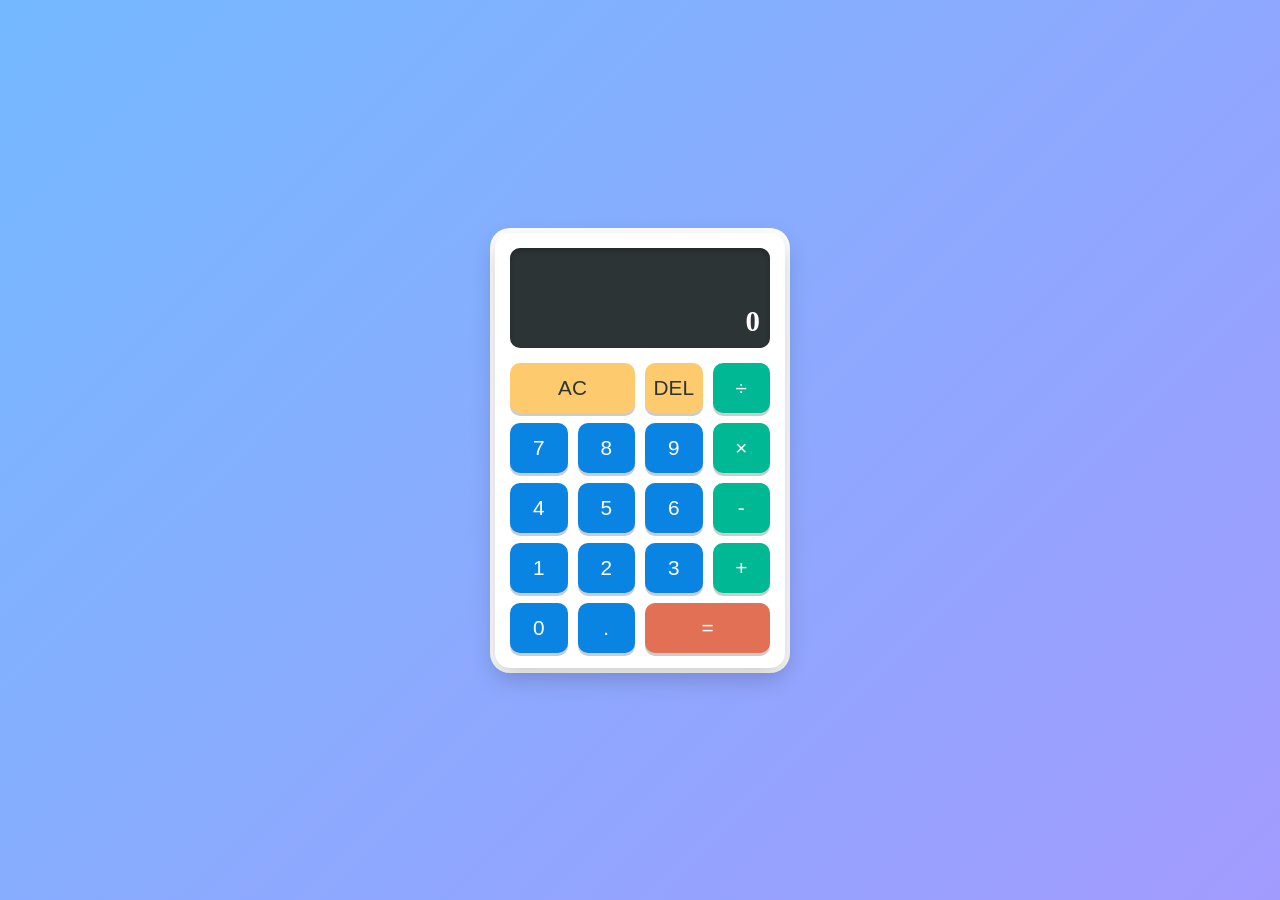
==== commit 2422885a: "Task 3 Calculator" ====
--- a/index.html
+++ b/index.html
@@ -3,784 +3,196 @@
 <head>
     <meta charset="UTF-8">
     <meta name="viewport" content="width=device-width, initial-scale=1.0">
-    <title>Animated Landing Page</title>
-    <link rel="stylesheet" href="https://cdnjs.cloudflare.com/ajax/libs/font-awesome/6.4.0/css/all.min.css">
+    <title>Mini Calculator</title>
     <style>
-        /* Base Styles */
         :root {
-            --primary: #6c5ce7;
-            --secondary: #a29bfe;
+            --number: #0984e3;
+            --operator: #00b894;
+            --equals: #e17055;
+            --special: #fdcb6e;
             --dark: #2d3436;
-            --light: #f5f6fa;
-            --accent: #fd79a8;
-            --success: #00b894;
         }
+        body {
+            display: flex;
+            justify-content: center;
+            align-items: center;
+            min-height: 100vh;
+            background: linear-gradient(135deg, #74b9ff, #a29bfe);
+            margin: 0;
+        }
+        .calculator {
+            width: 260px;
+            background: white;
+            border-radius: 15px;
+            padding: 15px;
+            box-shadow: 0 10px 25px rgba(0,0,0,0.2), 0 0 0 5px white;
+        }
+        .display {
+            background: var(--dark);
+            height: 80px;
+            margin-bottom: 15px;
+            padding: 10px;
+            border-radius: 10px;
+            display: flex;
+            flex-direction: column;
+            align-items: flex-end;
+            justify-content: space-between;
+            box-shadow: inset 0 3px 5px rgba(0,0,0,0.2);
+        }
+        .previous-operand {
+            font-size: 1rem;
+            color: rgba(255,255,255,0.7);
+        }
+        .current-operand {
+            font-size: 1.8rem;
+            color: white;
+            font-weight: bold;
+        }
+        .buttons {
+            display: grid;
+            grid-template-columns: repeat(4, 1fr);
+            gap: 10px;
+        }
+        button {
+            height: 50px;
+            border: none;
+            border-radius: 10px;
+            font-size: 1.3rem;
+            cursor: pointer;
+            color: white;
+            box-shadow: 0 3px 0 rgba(0,0,0,0.2);
+            transition: all 0.1s;
+        }
+        button:active {
+            transform: translateY(3px);
+            box-shadow: 0 0 0 rgba(0,0,0,0.2);
+        }
+        .number { background: var(--number); }
+        .operator { background: var(--operator); }
+        #equals { background: var(--equals); }
+        .clear, .delete { background: var(--special); color: var(--dark); }
+        .span-two { grid-column: span 2; }
+    </style>
+</head>
+<body>
+    <div class="calculator">
+        <div class="display">
+            <div class="previous-operand" id="previous-operand"></div>
+            <div class="current-operand" id="current-operand">0</div>
+        </div>
+        <div class="buttons">
+            <button class="span-two clear" id="clear">AC</button>
+            <button class="delete" id="delete">DEL</button>
+            <button class="operator" id="divide">÷</button>
+            <button class="number" id="seven">7</button>
+            <button class="number" id="eight">8</button>
+            <button class="number" id="nine">9</button>
+            <button class="operator" id="multiply">×</button>
+            <button class="number" id="four">4</button>
+            <button class="number" id="five">5</button>
+            <button class="number" id="six">6</button>
+            <button class="operator" id="subtract">-</button>
+            <button class="number" id="one">1</button>
+            <button class="number" id="two">2</button>
+            <button class="number" id="three">3</button>
+            <button class="operator" id="add">+</button>
+            <button class="number" id="zero">0</button>
+            <button class="number" id="decimal">.</button>
+            <button class="span-two operator" id="equals">=</button>
+        </div>
+    </div>
 
-        * {
-            margin: 0;
-            padding: 0;
-            box-sizing: border-box;
-            font-family: 'Segoe UI', Tahoma, Geneva, Verdana, sans-serif;
-        }
-
-        body {
-            background-color: var(--light);
-            color: var(--dark);
-            overflow-x: hidden;
-        }
-
-        section {
-            padding: 80px 20px;
-        }
-
-        .container {
-            max-width: 1200px;
-            margin: 0 auto;
-        }
-
-        h1, h2, h3 {
-            margin-bottom: 1.5rem;
-            line-height: 1.2;
-        }
-
-        p {
-            margin-bottom: 1rem;
-            line-height: 1.6;
-        }
-
-        .btn {
-            display: inline-block;
-            padding: 12px 30px;
-            background: var(--primary);
-            color: white;
-            border-radius: 50px;
-            text-decoration: none;
-            font-weight: 600;
-            transition: all 0.3s ease;
-            border: none;
-            cursor: pointer;
-        }
-
-        .btn:hover {
-            background: var(--accent);
-            transform: translateY(-3px);
-            box-shadow: 0 10px 20px rgba(0, 0, 0, 0.1);
-        }
-
-        .btn-outline {
-            background: transparent;
-            border: 2px solid var(--primary);
-            color: var(--primary);
-        }
-
-        .btn-outline:hover {
-            background: var(--primary);
-            color: white;
-        }
-
-        .text-center {
-            text-align: center;
-        }
-
-        /* Animations */
-        @keyframes fadeIn {
-            from { opacity: 0; }
-            to { opacity: 1; }
-        }
-
-        @keyframes slideUp {
-            from { 
-                opacity: 0;
-                transform: translateY(50px);
+    <script>
+        class Calculator {
+            constructor(prevEl, currEl) {
+                this.prevEl = prevEl;
+                this.currEl = currEl;
+                this.clear();
             }
-            to { 
-                opacity: 1;
-                transform: translateY(0);
+            clear() {
+                this.curr = '0';
+                this.prev = '';
+                this.op = undefined;
+            }
+            delete() {
+                this.curr = this.curr.toString().slice(0, -1) || '0';
+            }
+            appendNum(num) {
+                if (num === '.' && this.curr.includes('.')) return;
+                this.curr = this.curr === '0' && num !== '.' ? num : this.curr + num;
+            }
+            chooseOp(op) {
+                if (this.curr === '0') return;
+                if (this.prev !== '') this.compute();
+                this.op = op;
+                this.prev = this.curr;
+                this.curr = '0';
+            }
+            compute() {
+                let res;
+                const p = parseFloat(this.prev);
+                const c = parseFloat(this.curr);
+                if (isNaN(p) || isNaN(c)) return;
+                switch(this.op) {
+                    case '+': res = p + c; break;
+                    case '-': res = p - c; break;
+                    case '×': res = p * c; break;
+                    case '÷': res = p / c; break;
+                    default: return;
+                }
+                this.curr = res;
+                this.op = undefined;
+                this.prev = '';
+            }
+            update() {
+                this.currEl.innerText = this.curr;
+                this.prevEl.innerText = this.op ? `${this.prev} ${this.op}` : '';
             }
         }
 
-        @keyframes float {
-            0% { transform: translateY(0px); }
-            50% { transform: translateY(-15px); }
-            100% { transform: translateY(0px); }
-        }
+        const calc = new Calculator(
+            document.getElementById('previous-operand'),
+            document.getElementById('current-operand')
+        );
 
-        .animate {
-            opacity: 0;
-        }
+        document.querySelectorAll('.number').forEach(b => {
+            b.addEventListener('click', () => {
+                calc.appendNum(b.innerText);
+                calc.update();
+            });
+        });
 
-        .fade-in {
-            animation: fadeIn 1s ease forwards;
-        }
+        document.querySelectorAll('.operator').forEach(b => {
+            if (b.id !== 'equals') {
+                b.addEventListener('click', () => {
+                    calc.chooseOp(b.innerText);
+                    calc.update();
+                });
+            }
+        });
 
-        .slide-up {
-            animation: slideUp 0.8s ease forwards;
-        }
+        document.getElementById('equals').addEventListener('click', () => {
+            calc.compute();
+            calc.update();
+        });
 
-        .delay-1 { animation-delay: 0.2s; }
-        .delay-2 { animation-delay: 0.4s; }
-        .delay-3 { animation-delay: 0.6s; }
-        .delay-4 { animation-delay: 0.8s; }
+        document.getElementById('clear').addEventListener('click', () => {
+            calc.clear();
+            calc.update();
+        });
 
-        /* Header */
-        header {
-            position: fixed;
-            top: 0;
-            left: 0;
-            width: 100%;
-            padding: 20px 0;
-            z-index: 1000;
-            transition: all 0.3s ease;
-        }
+        document.getElementById('delete').addEventListener('click', () => {
+            calc.delete();
+            calc.update();
+        });
 
-        header.scrolled {
-            background: white;
-            box-shadow: 0 5px 20px rgba(0, 0, 0, 0.1);
-            padding: 15px 0;
-        }
-
-        .navbar {
-            display: flex;
-            justify-content: space-between;
-            align-items: center;
-        }
-
-        .logo {
-            font-size: 1.8rem;
-            font-weight: 700;
-            color: var(--primary);
-            text-decoration: none;
-        }
-
-        .nav-links {
-            display: flex;
-            list-style: none;
-        }
-
-        .nav-links li {
-            margin-left: 30px;
-        }
-
-        .nav-links a {
-            color: var(--dark);
-            text-decoration: none;
-            font-weight: 500;
-            transition: color 0.3s ease;
-            position: relative;
-        }
-
-        .nav-links a:hover {
-            color: var(--primary);
-        }
-
-        .nav-links a::after {
-            content: '';
-            position: absolute;
-            width: 0;
-            height: 2px;
-            background: var(--primary);
-            bottom: -5px;
-            left: 0;
-            transition: width 0.3s ease;
-        }
-
-        .nav-links a:hover::after {
-            width: 100%;
-        }
-
-        .menu-toggle {
-            display: none;
-            cursor: pointer;
-            font-size: 1.5rem;
-        }
-
-        /* Hero Section */
-        .hero {
-            height: 100vh;
-            display: flex;
-            align-items: center;
-            background: linear-gradient(135deg, var(--primary) 0%, var(--secondary) 100%);
-            color: white;
-            position: relative;
-            overflow: hidden;
-        }
-
-        .hero::before {
-            content: '';
-            position: absolute;
-            width: 300px;
-            height: 300px;
-            border-radius: 50%;
-            background: rgba(255, 255, 255, 0.1);
-            top: -150px;
-            right: -150px;
-        }
-
-        .hero::after {
-            content: '';
-            position: absolute;
-            width: 200px;
-            height: 200px;
-            border-radius: 50%;
-            background: rgba(255, 255, 255, 0.1);
-            bottom: -100px;
-            left: -100px;
-        }
-
-        .hero-content {
-            max-width: 600px;
-            z-index: 1;
-        }
-
-        .hero h1 {
-            font-size: 3.5rem;
-            margin-bottom: 1.5rem;
-        }
-
-        .hero p {
-            font-size: 1.2rem;
-            margin-bottom: 2rem;
-            opacity: 0.9;
-        }
-
-        .hero-btns {
-            display: flex;
-            gap: 15px;
-        }
-
-        .hero .btn-outline {
-            border-color: white;
-            color: white;
-        }
-
-        .hero .btn-outline:hover {
-            background: white;
-            color: var(--primary);
-        }
-
-        .hero-image {
-            position: absolute;
-            right: 0;
-            bottom: 0;
-            height: 90%;
-            animation: float 4s ease-in-out infinite;
-        }
-
-        /* Features Section */
-        .features {
-            background: white;
-        }
-
-        .section-title {
-            font-size: 2.5rem;
-            margin-bottom: 3rem;
-            position: relative;
-            display: inline-block;
-        }
-
-        .section-title::after {
-            content: '';
-            position: absolute;
-            width: 50%;
-            height: 4px;
-            background: var(--primary);
-            bottom: -10px;
-            left: 0;
-            border-radius: 2px;
-        }
-
-        .features-grid {
-            display: grid;
-            grid-template-columns: repeat(auto-fit, minmax(300px, 1fr));
-            gap: 30px;
-        }
-
-        .feature-card {
-            background: white;
-            border-radius: 15px;
-            padding: 30px;
-            box-shadow: 0 10px 30px rgba(0, 0, 0, 0.05);
-            transition: all 0.3s ease;
-        }
-
-        .feature-card:hover {
-            transform: translateY(-10px);
-            box-shadow: 0 15px 40px rgba(0, 0, 0, 0.1);
-        }
-
-        .feature-icon {
-            font-size: 2.5rem;
-            color: var(--primary);
-            margin-bottom: 1.5rem;
-        }
-
-        /* Testimonials */
-        .testimonials {
-            background: linear-gradient(135deg, var(--dark) 0%, #3d4a4d 100%);
-            color: white;
-        }
-
-        .testimonials .section-title::after {
-            background: var(--accent);
-        }
-
-        .testimonial-slider {
-            display: flex;
-            overflow-x: auto;
-            scroll-snap-type: x mandatory;
-            gap: 30px;
-            padding: 20px 0;
-            scrollbar-width: none; /* Firefox */
-        }
-
-        .testimonial-slider::-webkit-scrollbar {
-            display: none; /* Chrome/Safari */
-        }
-
-        .testimonial-card {
-            min-width: 350px;
-            background: rgba(255, 255, 255, 0.1);
-            backdrop-filter: blur(10px);
-            border-radius: 15px;
-            padding: 30px;
-            scroll-snap-align: start;
-            transition: all 0.3s ease;
-        }
-
-        .testimonial-card:hover {
-            background: rgba(255, 255, 255, 0.15);
-        }
-
-        .testimonial-text {
-            font-style: italic;
-            margin-bottom: 1.5rem;
-        }
-
-        .testimonial-author {
-            display: flex;
-            align-items: center;
-        }
-
-        .author-avatar {
-            width: 50px;
-            height: 50px;
-            border-radius: 50%;
-            margin-right: 15px;
-            object-fit: cover;
-        }
-
-        .author-info h4 {
-            margin-bottom: 5px;
-        }
-
-        .author-info p {
-            opacity: 0.7;
-            font-size: 0.9rem;
-            margin: 0;
-        }
-
-        /* CTA Section */
-        .cta {
-            background: var(--light);
-            text-align: center;
-        }
-
-        .cta-content {
-            max-width: 700px;
-            margin: 0 auto;
-        }
-
-        .cta h2 {
-            font-size: 2.5rem;
-            margin-bottom: 1.5rem;
-        }
-
-        .cta p {
-            font-size: 1.1rem;
-            margin-bottom: 2rem;
-        }
-
-        /* Footer */
-        footer {
-            background: var(--dark);
-            color: white;
-            padding: 60px 0 30px;
-        }
-
-        .footer-content {
-            display: grid;
-            grid-template-columns: repeat(auto-fit, minmax(200px, 1fr));
-            gap: 40px;
-            margin-bottom: 40px;
-        }
-
-        .footer-column h3 {
-            font-size: 1.3rem;
-            margin-bottom: 1.5rem;
-            position: relative;
-        }
-
-        .footer-column h3::after {
-            content: '';
-            position: absolute;
-            width: 40px;
-            height: 3px;
-            background: var(--primary);
-            bottom: -8px;
-            left: 0;
-        }
-
-        .footer-links {
-            list-style: none;
-        }
-
-        .footer-links li {
-            margin-bottom: 10px;
-        }
-
-        .footer-links a {
-            color: rgba(255, 255, 255, 0.7);
-            text-decoration: none;
-            transition: color 0.3s ease;
-        }
-
-        .footer-links a:hover {
-            color: white;
-        }
-
-        .social-links {
-            display: flex;
-            gap: 15px;
-        }
-
-        .social-links a {
-            display: flex;
-            align-items: center;
-            justify-content: center;
-            width: 40px;
-            height: 40px;
-            background: rgba(255, 255, 255, 0.1);
-            border-radius: 50%;
-            color: white;
-            transition: all 0.3s ease;
-        }
-
-        .social-links a:hover {
-            background: var(--primary);
-            transform: translateY(-3px);
-        }
-
-        .footer-bottom {
-            text-align: center;
-            padding-top: 30px;
-            border-top: 1px solid rgba(255, 255, 255, 0.1);
-            color: rgba(255, 255, 255, 0.5);
-            font-size: 0.9rem;
-        }
-
-        /* Responsive Design */
-        @media (max-width: 992px) {
-            .hero-image {
-                opacity: 0.3;
-            }
-        }
-
-        @media (max-width: 768px) {
-            .menu-toggle {
-                display: block;
-            }
-
-            .nav-links {
-                position: fixed;
-                top: 80px;
-                left: -100%;
-                width: 100%;
-                height: calc(100vh - 80px);
-                background: white;
-                flex-direction: column;
-                align-items: center;
-                padding: 40px 0;
-                transition: all 0.5s ease;
-            }
-
-            .nav-links.active {
-                left: 0;
-            }
-
-            .nav-links li {
-                margin: 15px 0;
-            }
-
-            .hero h1 {
-                font-size: 2.5rem;
-            }
-
-            .hero-btns {
-                flex-direction: column;
-            }
-        }
-
-        @media (max-width: 576px) {
-            .hero h1 {
-                font-size: 2rem;
-            }
-
-            .section-title {
-                font-size: 2rem;
-            }
-
-            .feature-card {
-                padding: 20px;
-            }
-
-            .testimonial-card {
-                min-width: 280px;
-            }
-        }
-    </style>
-</head>
-<body>
-    <!-- Header -->
-    <header id="header">
-        <div class="container navbar">
-            <a href="#" class="logo animate slide-up">Animate</a>
-            <div class="menu-toggle animate slide-up delay-1">
-                <i class="fas fa-bars"></i>
-            </div>
-            <ul class="nav-links">
-                <li><a href="#home" class="animate slide-up delay-1">Home</a></li>
-                <li><a href="#features" class="animate slide-up delay-2">Features</a></li>
-                <li><a href="#testimonials" class="animate slide-up delay-3">Testimonials</a></li>
-                <li><a href="#cta" class="animate slide-up delay-4">Get Started</a></li>
-            </ul>
-        </div>
-    </header>
-
-    <!-- Hero Section -->
-    <section class="hero" id="home">
-        <div class="container">
-            <div class="hero-content">
-                <h1 class="animate slide-up">Create Amazing Websites With Smooth Animations</h1>
-                <p class="animate slide-up delay-1">Our platform helps you build beautiful, interactive websites that captivate your audience with stunning animations and effects.</p>
-                <div class="hero-btns animate slide-up delay-2">
-                    <a href="#cta" class="btn">Get Started</a>
-                    <a href="#features" class="btn btn-outline">Learn More</a>
-                </div>
-            </div>
-        </div>
-    </section>
-
-    <!-- Features Section -->
-    <section class="features" id="features">
-        <div class="container">
-            <h2 class="section-title animate">Awesome Features</h2>
-            <div class="features-grid">
-                <div class="feature-card animate slide-up">
-                    <div class="feature-icon">
-                        <i class="fas fa-bolt"></i>
-                    </div>
-                    <h3>Lightning Fast</h3>
-                    <p>Optimized for performance with lazy loading and efficient animations that don't compromise speed.</p>
-                </div>
-                <div class="feature-card animate slide-up delay-1">
-                    <div class="feature-icon">
-                        <i class="fas fa-paint-brush"></i>
-                    </div>
-                    <h3>Beautiful Design</h3>
-                    <p>Pre-built templates and components that follow modern design principles for a polished look.</p>
-                </div>
-                <div class="feature-card animate slide-up delay-2">
-                    <div class="feature-icon">
-                        <i class="fas fa-code"></i>
-                    </div>
-                    <h3>Clean Code</h3>
-                    <p>Well-structured, commented code that's easy to customize and maintain for developers.</p>
-                </div>
-                <div class="feature-card animate slide-up delay-3">
-                    <div class="feature-icon">
-                        <i class="fas fa-mobile-alt"></i>
-                    </div>
-                    <h3>Fully Responsive</h3>
-                    <p>Looks great on all devices from mobile phones to large desktop screens.</p>
-                </div>
-                <div class="feature-card animate slide-up delay-1">
-                    <div class="feature-icon">
-                        <i class="fas fa-cogs"></i>
-                    </div>
-                    <h3>Easy Customization</h3>
-                    <p>Change colors, fonts, and layouts with simple CSS variables and settings.</p>
-                </div>
-                <div class="feature-card animate slide-up delay-2">
-                    <div class="feature-icon">
-                        <i class="fas fa-headset"></i>
-                    </div>
-                    <h3>Premium Support</h3>
-                    <p>Dedicated support team ready to help you with any questions or issues.</p>
-                </div>
-            </div>
-        </div>
-    </section>
-
-    <!-- Testimonials Section -->
-    <section class="testimonials" id="testimonials">
-        <div class="container">
-            <h2 class="section-title animate">What Our Clients Say</h2>
-            <div class="testimonial-slider">
-                <div class="testimonial-card animate slide-up">
-                    <p class="testimonial-text">"This platform transformed our online presence. The animations are smooth and really make our content pop!"</p>
-                    <div class="testimonial-author">
-                        <img src="https://randomuser.me/api/portraits/women/32.jpg" alt="Sarah Johnson" class="author-avatar">
-                        <div class="author-info">
-                            <h4>Sarah Johnson</h4>
-                            <p>CEO, TechSolutions</p>
-                        </div>
-                    </div>
-                </div>
-                <div class="testimonial-card animate slide-up delay-1">
-                    <p class="testimonial-text">"I was able to create a professional website in just a weekend. The learning curve was minimal but the results are impressive."</p>
-                    <div class="testimonial-author">
-                        <img src="https://randomuser.me/api/portraits/men/45.jpg" alt="Michael Chen" class="author-avatar">
-                        <div class="author-info">
-                            <h4>Michael Chen</h4>
-                            <p>Founder, StartupX</p>
-                        </div>
-                    </div>
-                </div>
-                <div class="testimonial-card animate slide-up delay-2">
-                    <p class="testimonial-text">"Our conversion rates increased by 40% after implementing the animated landing page. Highly recommended!"</p>
-                    <div class="testimonial-author">
-                        <img src="https://randomuser.me/api/portraits/women/68.jpg" alt="Emma Davis" class="author-avatar">
-                        <div class="author-info">
-                            <h4>Emma Davis</h4>
-                            <p>Marketing Director</p>
-                        </div>
-                    </div>
-                </div>
-                <div class="testimonial-card animate slide-up delay-3">
-                    <p class="testimonial-text">"The support team is exceptional. They helped me customize the animations exactly how I wanted them."</p>
-                    <div class="testimonial-author">
-                        <img src="https://randomuser.me/api/portraits/men/22.jpg" alt="David Wilson" class="author-avatar">
-                        <div class="author-info">
-                            <h4>David Wilson</h4>
-                            <p>Freelance Designer</p>
-                        </div>
-                    </div>
-                </div>
-            </div>
-        </div>
-    </section>
-
-    <!-- CTA Section -->
-    <section class="cta" id="cta">
-        <div class="container">
-            <div class="cta-content">
-                <h2 class="animate">Ready to Animate Your Website?</h2>
-                <p class="animate delay-1">Join thousands of satisfied customers who have transformed their online presence with our animated designs.</p>
-                <a href="#" class="btn animate delay-2">Get Started Now</a>
-            </div>
-        </div>
-    </section>
-
-    <!-- Footer -->
-    <footer>
-        <div class="container">
-            <div class="footer-content">
-                <div class="footer-column">
-                    <h3>Animate</h3>
-                    <p>Creating beautiful, interactive websites with smooth animations that delight users.</p>
-                    <div class="social-links">
-                        <a href="#"><i class="fab fa-facebook-f"></i></a>
-                        <a href="#"><i class="fab fa-twitter"></i></a>
-                        <a href="#"><i class="fab fa-instagram"></i></a>
-                        <a href="#"><i class="fab fa-linkedin-in"></i></a>
-                    </div>
-                </div>
-                <div class="footer-column">
-                    <h3>Links</h3>
-                    <ul class="footer-links">
-                        <li><a href="#home">Home</a></li>
-                        <li><a href="#features">Features</a></li>
-                        <li><a href="#testimonials">Testimonials</a></li>
-                        <li><a href="#cta">Get Started</a></li>
-                    </ul>
-                </div>
-                <div class="footer-column">
-                    <h3>Resources</h3>
-                    <ul class="footer-links">
-                        <li><a href="#">Documentation</a></li>
-                        <li><a href="#">Tutorials</a></li>
-                        <li><a href="#">Blog</a></li>
-                        <li><a href="#">Support</a></li>
-                    </ul>
-                </div>
-                <div class="footer-column">
-                    <h3>Contact</h3>
-                    <ul class="footer-links">
-                        <li><a href="mailto:info@animate.com">anime@animate.com</a></li>
-                        <li><a href="tel:+1234567890">+91 9876543210</a></li>
-                        <li>123 Street</li>
-                        <li>Kumbakonam - 612001</li>
-                    </ul>
-                </div>
-            </div>
-            <div class="footer-bottom">
-                <p>&copy; 2025 Animate. All rights reserved.</p>
-            </div>
-        </div>
-    </footer>
-
-    <script>
-        // Animation on scroll
-        document.addEventListener('DOMContentLoaded', function() {
-            const animateElements = document.querySelectorAll('.animate');
-            
-            const observer = new IntersectionObserver((entries) => {
-                entries.forEach(entry => {
-                    if (entry.isIntersecting) {
-                        entry.target.style.opacity = 1;
-                    }
-                });
-            }, { threshold: 0.1 });
-            
-            animateElements.forEach(element => {
-                observer.observe(element);
-            });
-
-            // Header scroll effect
-            const header = document.getElementById('header');
-            window.addEventListener('scroll', function() {
-                if (window.scrollY > 100) {
-                    header.classList.add('scrolled');
-                } else {
-                    header.classList.remove('scrolled');
-                }
-            });
-
-            // Mobile menu toggle
-            const menuToggle = document.querySelector('.menu-toggle');
-            const navLinks = document.querySelector('.nav-links');
-            
-            menuToggle.addEventListener('click', function() {
-                navLinks.classList.toggle('active');
-            });
-
-            // Smooth scrolling for anchor links
-            document.querySelectorAll('a[href^="#"]').forEach(anchor => {
-                anchor.addEventListener('click', function(e) {
-                    e.preventDefault();
-                    
-                    const targetId = this.getAttribute('href');
-                    const targetElement = document.querySelector(targetId);
-                    
-                    window.scrollTo({
-                        top: targetElement.offsetTop - 80,
-                        behavior: 'smooth'
-                    });
-
-                    // Close mobile menu if open
-                    navLinks.classList.remove('active');
-                });
-            });
+        document.addEventListener('keydown', (e) => {
+            if (/[0-9.]/.test(e.key)) calc.appendNum(e.key);
+            else if (/[+\-*/]/.test(e.key)) calc.chooseOp(e.key === '*' ? '×' : e.key === '/' ? '÷' : e.key);
+            else if (e.key === 'Enter' || e.key === '=') calc.compute();
+            else if (e.key === 'Escape') calc.clear();
+            else if (e.key === 'Backspace') calc.delete();
+            calc.update();
         });
     </script>
 </body>
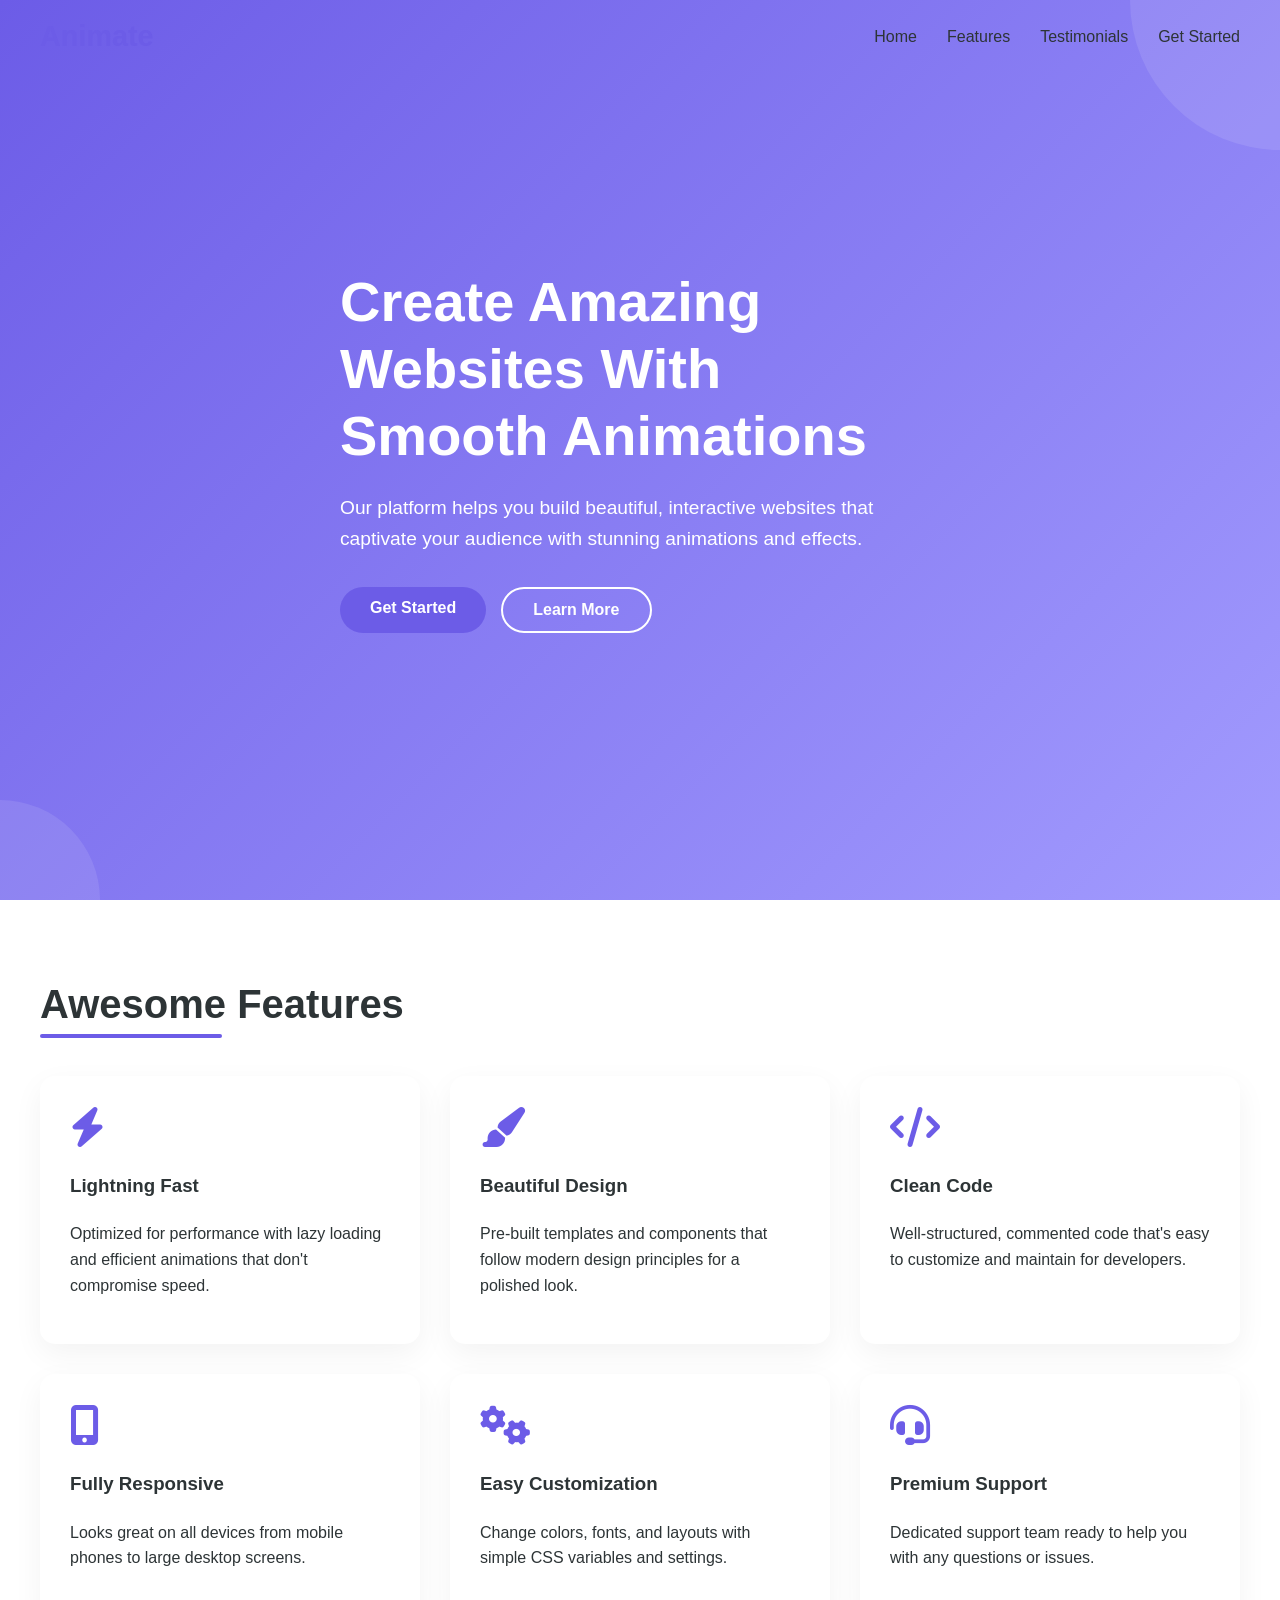
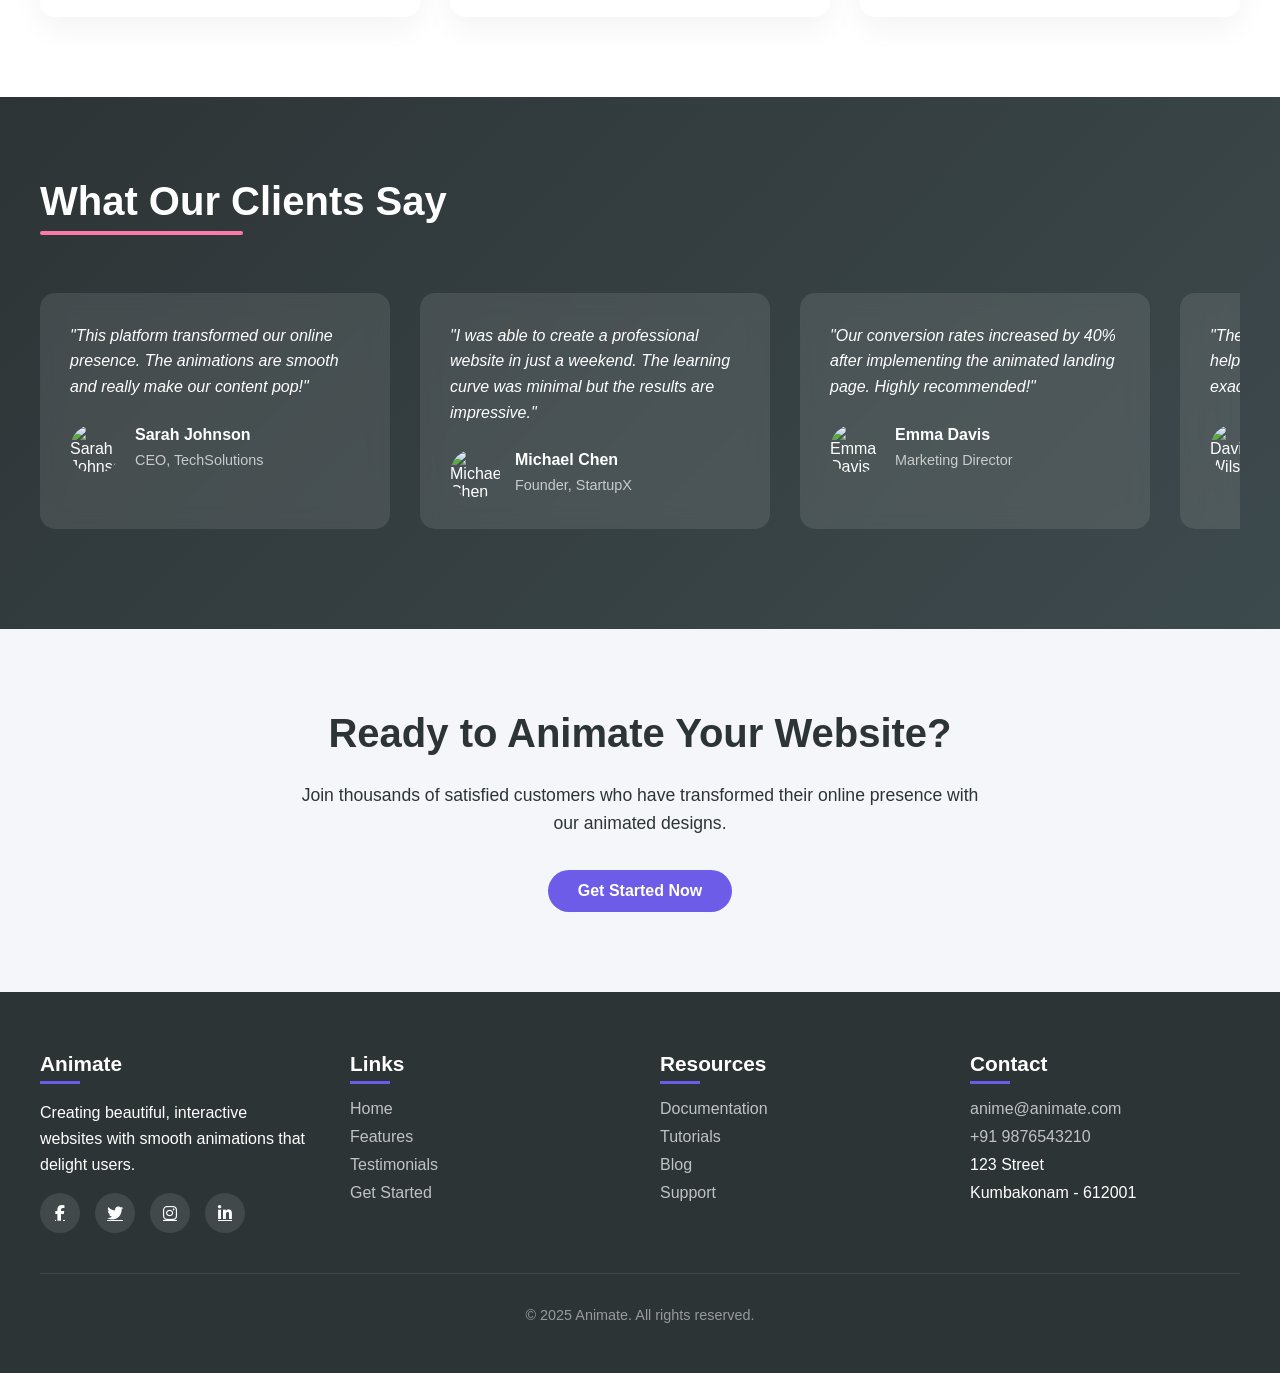
==== commit 7e10bcf8: "Task 2 landing page" ====
--- a/index.html
+++ b/index.html
@@ -3,196 +3,784 @@
 <head>
     <meta charset="UTF-8">
     <meta name="viewport" content="width=device-width, initial-scale=1.0">
-    <title>Mini Calculator</title>
+    <title>Animated Landing Page</title>
+    <link rel="stylesheet" href="https://cdnjs.cloudflare.com/ajax/libs/font-awesome/6.4.0/css/all.min.css">
     <style>
+        /* Base Styles */
         :root {
-            --number: #0984e3;
-            --operator: #00b894;
-            --equals: #e17055;
-            --special: #fdcb6e;
+            --primary: #6c5ce7;
+            --secondary: #a29bfe;
             --dark: #2d3436;
-        }
+            --light: #f5f6fa;
+            --accent: #fd79a8;
+            --success: #00b894;
+        }
+
+        * {
+            margin: 0;
+            padding: 0;
+            box-sizing: border-box;
+            font-family: 'Segoe UI', Tahoma, Geneva, Verdana, sans-serif;
+        }
+
         body {
+            background-color: var(--light);
+            color: var(--dark);
+            overflow-x: hidden;
+        }
+
+        section {
+            padding: 80px 20px;
+        }
+
+        .container {
+            max-width: 1200px;
+            margin: 0 auto;
+        }
+
+        h1, h2, h3 {
+            margin-bottom: 1.5rem;
+            line-height: 1.2;
+        }
+
+        p {
+            margin-bottom: 1rem;
+            line-height: 1.6;
+        }
+
+        .btn {
+            display: inline-block;
+            padding: 12px 30px;
+            background: var(--primary);
+            color: white;
+            border-radius: 50px;
+            text-decoration: none;
+            font-weight: 600;
+            transition: all 0.3s ease;
+            border: none;
+            cursor: pointer;
+        }
+
+        .btn:hover {
+            background: var(--accent);
+            transform: translateY(-3px);
+            box-shadow: 0 10px 20px rgba(0, 0, 0, 0.1);
+        }
+
+        .btn-outline {
+            background: transparent;
+            border: 2px solid var(--primary);
+            color: var(--primary);
+        }
+
+        .btn-outline:hover {
+            background: var(--primary);
+            color: white;
+        }
+
+        .text-center {
+            text-align: center;
+        }
+
+        /* Animations */
+        @keyframes fadeIn {
+            from { opacity: 0; }
+            to { opacity: 1; }
+        }
+
+        @keyframes slideUp {
+            from { 
+                opacity: 0;
+                transform: translateY(50px);
+            }
+            to { 
+                opacity: 1;
+                transform: translateY(0);
+            }
+        }
+
+        @keyframes float {
+            0% { transform: translateY(0px); }
+            50% { transform: translateY(-15px); }
+            100% { transform: translateY(0px); }
+        }
+
+        .animate {
+            opacity: 0;
+        }
+
+        .fade-in {
+            animation: fadeIn 1s ease forwards;
+        }
+
+        .slide-up {
+            animation: slideUp 0.8s ease forwards;
+        }
+
+        .delay-1 { animation-delay: 0.2s; }
+        .delay-2 { animation-delay: 0.4s; }
+        .delay-3 { animation-delay: 0.6s; }
+        .delay-4 { animation-delay: 0.8s; }
+
+        /* Header */
+        header {
+            position: fixed;
+            top: 0;
+            left: 0;
+            width: 100%;
+            padding: 20px 0;
+            z-index: 1000;
+            transition: all 0.3s ease;
+        }
+
+        header.scrolled {
+            background: white;
+            box-shadow: 0 5px 20px rgba(0, 0, 0, 0.1);
+            padding: 15px 0;
+        }
+
+        .navbar {
             display: flex;
-            justify-content: center;
+            justify-content: space-between;
             align-items: center;
-            min-height: 100vh;
-            background: linear-gradient(135deg, #74b9ff, #a29bfe);
-            margin: 0;
-        }
-        .calculator {
-            width: 260px;
+        }
+
+        .logo {
+            font-size: 1.8rem;
+            font-weight: 700;
+            color: var(--primary);
+            text-decoration: none;
+        }
+
+        .nav-links {
+            display: flex;
+            list-style: none;
+        }
+
+        .nav-links li {
+            margin-left: 30px;
+        }
+
+        .nav-links a {
+            color: var(--dark);
+            text-decoration: none;
+            font-weight: 500;
+            transition: color 0.3s ease;
+            position: relative;
+        }
+
+        .nav-links a:hover {
+            color: var(--primary);
+        }
+
+        .nav-links a::after {
+            content: '';
+            position: absolute;
+            width: 0;
+            height: 2px;
+            background: var(--primary);
+            bottom: -5px;
+            left: 0;
+            transition: width 0.3s ease;
+        }
+
+        .nav-links a:hover::after {
+            width: 100%;
+        }
+
+        .menu-toggle {
+            display: none;
+            cursor: pointer;
+            font-size: 1.5rem;
+        }
+
+        /* Hero Section */
+        .hero {
+            height: 100vh;
+            display: flex;
+            align-items: center;
+            background: linear-gradient(135deg, var(--primary) 0%, var(--secondary) 100%);
+            color: white;
+            position: relative;
+            overflow: hidden;
+        }
+
+        .hero::before {
+            content: '';
+            position: absolute;
+            width: 300px;
+            height: 300px;
+            border-radius: 50%;
+            background: rgba(255, 255, 255, 0.1);
+            top: -150px;
+            right: -150px;
+        }
+
+        .hero::after {
+            content: '';
+            position: absolute;
+            width: 200px;
+            height: 200px;
+            border-radius: 50%;
+            background: rgba(255, 255, 255, 0.1);
+            bottom: -100px;
+            left: -100px;
+        }
+
+        .hero-content {
+            max-width: 600px;
+            z-index: 1;
+        }
+
+        .hero h1 {
+            font-size: 3.5rem;
+            margin-bottom: 1.5rem;
+        }
+
+        .hero p {
+            font-size: 1.2rem;
+            margin-bottom: 2rem;
+            opacity: 0.9;
+        }
+
+        .hero-btns {
+            display: flex;
+            gap: 15px;
+        }
+
+        .hero .btn-outline {
+            border-color: white;
+            color: white;
+        }
+
+        .hero .btn-outline:hover {
+            background: white;
+            color: var(--primary);
+        }
+
+        .hero-image {
+            position: absolute;
+            right: 0;
+            bottom: 0;
+            height: 90%;
+            animation: float 4s ease-in-out infinite;
+        }
+
+        /* Features Section */
+        .features {
+            background: white;
+        }
+
+        .section-title {
+            font-size: 2.5rem;
+            margin-bottom: 3rem;
+            position: relative;
+            display: inline-block;
+        }
+
+        .section-title::after {
+            content: '';
+            position: absolute;
+            width: 50%;
+            height: 4px;
+            background: var(--primary);
+            bottom: -10px;
+            left: 0;
+            border-radius: 2px;
+        }
+
+        .features-grid {
+            display: grid;
+            grid-template-columns: repeat(auto-fit, minmax(300px, 1fr));
+            gap: 30px;
+        }
+
+        .feature-card {
             background: white;
             border-radius: 15px;
-            padding: 15px;
-            box-shadow: 0 10px 25px rgba(0,0,0,0.2), 0 0 0 5px white;
-        }
-        .display {
+            padding: 30px;
+            box-shadow: 0 10px 30px rgba(0, 0, 0, 0.05);
+            transition: all 0.3s ease;
+        }
+
+        .feature-card:hover {
+            transform: translateY(-10px);
+            box-shadow: 0 15px 40px rgba(0, 0, 0, 0.1);
+        }
+
+        .feature-icon {
+            font-size: 2.5rem;
+            color: var(--primary);
+            margin-bottom: 1.5rem;
+        }
+
+        /* Testimonials */
+        .testimonials {
+            background: linear-gradient(135deg, var(--dark) 0%, #3d4a4d 100%);
+            color: white;
+        }
+
+        .testimonials .section-title::after {
+            background: var(--accent);
+        }
+
+        .testimonial-slider {
+            display: flex;
+            overflow-x: auto;
+            scroll-snap-type: x mandatory;
+            gap: 30px;
+            padding: 20px 0;
+            scrollbar-width: none; /* Firefox */
+        }
+
+        .testimonial-slider::-webkit-scrollbar {
+            display: none; /* Chrome/Safari */
+        }
+
+        .testimonial-card {
+            min-width: 350px;
+            background: rgba(255, 255, 255, 0.1);
+            backdrop-filter: blur(10px);
+            border-radius: 15px;
+            padding: 30px;
+            scroll-snap-align: start;
+            transition: all 0.3s ease;
+        }
+
+        .testimonial-card:hover {
+            background: rgba(255, 255, 255, 0.15);
+        }
+
+        .testimonial-text {
+            font-style: italic;
+            margin-bottom: 1.5rem;
+        }
+
+        .testimonial-author {
+            display: flex;
+            align-items: center;
+        }
+
+        .author-avatar {
+            width: 50px;
+            height: 50px;
+            border-radius: 50%;
+            margin-right: 15px;
+            object-fit: cover;
+        }
+
+        .author-info h4 {
+            margin-bottom: 5px;
+        }
+
+        .author-info p {
+            opacity: 0.7;
+            font-size: 0.9rem;
+            margin: 0;
+        }
+
+        /* CTA Section */
+        .cta {
+            background: var(--light);
+            text-align: center;
+        }
+
+        .cta-content {
+            max-width: 700px;
+            margin: 0 auto;
+        }
+
+        .cta h2 {
+            font-size: 2.5rem;
+            margin-bottom: 1.5rem;
+        }
+
+        .cta p {
+            font-size: 1.1rem;
+            margin-bottom: 2rem;
+        }
+
+        /* Footer */
+        footer {
             background: var(--dark);
-            height: 80px;
-            margin-bottom: 15px;
-            padding: 10px;
-            border-radius: 10px;
+            color: white;
+            padding: 60px 0 30px;
+        }
+
+        .footer-content {
+            display: grid;
+            grid-template-columns: repeat(auto-fit, minmax(200px, 1fr));
+            gap: 40px;
+            margin-bottom: 40px;
+        }
+
+        .footer-column h3 {
+            font-size: 1.3rem;
+            margin-bottom: 1.5rem;
+            position: relative;
+        }
+
+        .footer-column h3::after {
+            content: '';
+            position: absolute;
+            width: 40px;
+            height: 3px;
+            background: var(--primary);
+            bottom: -8px;
+            left: 0;
+        }
+
+        .footer-links {
+            list-style: none;
+        }
+
+        .footer-links li {
+            margin-bottom: 10px;
+        }
+
+        .footer-links a {
+            color: rgba(255, 255, 255, 0.7);
+            text-decoration: none;
+            transition: color 0.3s ease;
+        }
+
+        .footer-links a:hover {
+            color: white;
+        }
+
+        .social-links {
             display: flex;
-            flex-direction: column;
-            align-items: flex-end;
-            justify-content: space-between;
-            box-shadow: inset 0 3px 5px rgba(0,0,0,0.2);
-        }
-        .previous-operand {
-            font-size: 1rem;
-            color: rgba(255,255,255,0.7);
-        }
-        .current-operand {
-            font-size: 1.8rem;
+            gap: 15px;
+        }
+
+        .social-links a {
+            display: flex;
+            align-items: center;
+            justify-content: center;
+            width: 40px;
+            height: 40px;
+            background: rgba(255, 255, 255, 0.1);
+            border-radius: 50%;
             color: white;
-            font-weight: bold;
-        }
-        .buttons {
-            display: grid;
-            grid-template-columns: repeat(4, 1fr);
-            gap: 10px;
-        }
-        button {
-            height: 50px;
-            border: none;
-            border-radius: 10px;
-            font-size: 1.3rem;
-            cursor: pointer;
-            color: white;
-            box-shadow: 0 3px 0 rgba(0,0,0,0.2);
-            transition: all 0.1s;
-        }
-        button:active {
-            transform: translateY(3px);
-            box-shadow: 0 0 0 rgba(0,0,0,0.2);
-        }
-        .number { background: var(--number); }
-        .operator { background: var(--operator); }
-        #equals { background: var(--equals); }
-        .clear, .delete { background: var(--special); color: var(--dark); }
-        .span-two { grid-column: span 2; }
+            transition: all 0.3s ease;
+        }
+
+        .social-links a:hover {
+            background: var(--primary);
+            transform: translateY(-3px);
+        }
+
+        .footer-bottom {
+            text-align: center;
+            padding-top: 30px;
+            border-top: 1px solid rgba(255, 255, 255, 0.1);
+            color: rgba(255, 255, 255, 0.5);
+            font-size: 0.9rem;
+        }
+
+        /* Responsive Design */
+        @media (max-width: 992px) {
+            .hero-image {
+                opacity: 0.3;
+            }
+        }
+
+        @media (max-width: 768px) {
+            .menu-toggle {
+                display: block;
+            }
+
+            .nav-links {
+                position: fixed;
+                top: 80px;
+                left: -100%;
+                width: 100%;
+                height: calc(100vh - 80px);
+                background: white;
+                flex-direction: column;
+                align-items: center;
+                padding: 40px 0;
+                transition: all 0.5s ease;
+            }
+
+            .nav-links.active {
+                left: 0;
+            }
+
+            .nav-links li {
+                margin: 15px 0;
+            }
+
+            .hero h1 {
+                font-size: 2.5rem;
+            }
+
+            .hero-btns {
+                flex-direction: column;
+            }
+        }
+
+        @media (max-width: 576px) {
+            .hero h1 {
+                font-size: 2rem;
+            }
+
+            .section-title {
+                font-size: 2rem;
+            }
+
+            .feature-card {
+                padding: 20px;
+            }
+
+            .testimonial-card {
+                min-width: 280px;
+            }
+        }
     </style>
 </head>
 <body>
-    <div class="calculator">
-        <div class="display">
-            <div class="previous-operand" id="previous-operand"></div>
-            <div class="current-operand" id="current-operand">0</div>
+    <!-- Header -->
+    <header id="header">
+        <div class="container navbar">
+            <a href="#" class="logo animate slide-up">Animate</a>
+            <div class="menu-toggle animate slide-up delay-1">
+                <i class="fas fa-bars"></i>
+            </div>
+            <ul class="nav-links">
+                <li><a href="#home" class="animate slide-up delay-1">Home</a></li>
+                <li><a href="#features" class="animate slide-up delay-2">Features</a></li>
+                <li><a href="#testimonials" class="animate slide-up delay-3">Testimonials</a></li>
+                <li><a href="#cta" class="animate slide-up delay-4">Get Started</a></li>
+            </ul>
         </div>
-        <div class="buttons">
-            <button class="span-two clear" id="clear">AC</button>
-            <button class="delete" id="delete">DEL</button>
-            <button class="operator" id="divide">÷</button>
-            <button class="number" id="seven">7</button>
-            <button class="number" id="eight">8</button>
-            <button class="number" id="nine">9</button>
-            <button class="operator" id="multiply">×</button>
-            <button class="number" id="four">4</button>
-            <button class="number" id="five">5</button>
-            <button class="number" id="six">6</button>
-            <button class="operator" id="subtract">-</button>
-            <button class="number" id="one">1</button>
-            <button class="number" id="two">2</button>
-            <button class="number" id="three">3</button>
-            <button class="operator" id="add">+</button>
-            <button class="number" id="zero">0</button>
-            <button class="number" id="decimal">.</button>
-            <button class="span-two operator" id="equals">=</button>
+    </header>
+
+    <!-- Hero Section -->
+    <section class="hero" id="home">
+        <div class="container">
+            <div class="hero-content">
+                <h1 class="animate slide-up">Create Amazing Websites With Smooth Animations</h1>
+                <p class="animate slide-up delay-1">Our platform helps you build beautiful, interactive websites that captivate your audience with stunning animations and effects.</p>
+                <div class="hero-btns animate slide-up delay-2">
+                    <a href="#cta" class="btn">Get Started</a>
+                    <a href="#features" class="btn btn-outline">Learn More</a>
+                </div>
+            </div>
         </div>
-    </div>
+    </section>
+
+    <!-- Features Section -->
+    <section class="features" id="features">
+        <div class="container">
+            <h2 class="section-title animate">Awesome Features</h2>
+            <div class="features-grid">
+                <div class="feature-card animate slide-up">
+                    <div class="feature-icon">
+                        <i class="fas fa-bolt"></i>
+                    </div>
+                    <h3>Lightning Fast</h3>
+                    <p>Optimized for performance with lazy loading and efficient animations that don't compromise speed.</p>
+                </div>
+                <div class="feature-card animate slide-up delay-1">
+                    <div class="feature-icon">
+                        <i class="fas fa-paint-brush"></i>
+                    </div>
+                    <h3>Beautiful Design</h3>
+                    <p>Pre-built templates and components that follow modern design principles for a polished look.</p>
+                </div>
+                <div class="feature-card animate slide-up delay-2">
+                    <div class="feature-icon">
+                        <i class="fas fa-code"></i>
+                    </div>
+                    <h3>Clean Code</h3>
+                    <p>Well-structured, commented code that's easy to customize and maintain for developers.</p>
+                </div>
+                <div class="feature-card animate slide-up delay-3">
+                    <div class="feature-icon">
+                        <i class="fas fa-mobile-alt"></i>
+                    </div>
+                    <h3>Fully Responsive</h3>
+                    <p>Looks great on all devices from mobile phones to large desktop screens.</p>
+                </div>
+                <div class="feature-card animate slide-up delay-1">
+                    <div class="feature-icon">
+                        <i class="fas fa-cogs"></i>
+                    </div>
+                    <h3>Easy Customization</h3>
+                    <p>Change colors, fonts, and layouts with simple CSS variables and settings.</p>
+                </div>
+                <div class="feature-card animate slide-up delay-2">
+                    <div class="feature-icon">
+                        <i class="fas fa-headset"></i>
+                    </div>
+                    <h3>Premium Support</h3>
+                    <p>Dedicated support team ready to help you with any questions or issues.</p>
+                </div>
+            </div>
+        </div>
+    </section>
+
+    <!-- Testimonials Section -->
+    <section class="testimonials" id="testimonials">
+        <div class="container">
+            <h2 class="section-title animate">What Our Clients Say</h2>
+            <div class="testimonial-slider">
+                <div class="testimonial-card animate slide-up">
+                    <p class="testimonial-text">"This platform transformed our online presence. The animations are smooth and really make our content pop!"</p>
+                    <div class="testimonial-author">
+                        <img src="https://randomuser.me/api/portraits/women/32.jpg" alt="Sarah Johnson" class="author-avatar">
+                        <div class="author-info">
+                            <h4>Sarah Johnson</h4>
+                            <p>CEO, TechSolutions</p>
+                        </div>
+                    </div>
+                </div>
+                <div class="testimonial-card animate slide-up delay-1">
+                    <p class="testimonial-text">"I was able to create a professional website in just a weekend. The learning curve was minimal but the results are impressive."</p>
+                    <div class="testimonial-author">
+                        <img src="https://randomuser.me/api/portraits/men/45.jpg" alt="Michael Chen" class="author-avatar">
+                        <div class="author-info">
+                            <h4>Michael Chen</h4>
+                            <p>Founder, StartupX</p>
+                        </div>
+                    </div>
+                </div>
+                <div class="testimonial-card animate slide-up delay-2">
+                    <p class="testimonial-text">"Our conversion rates increased by 40% after implementing the animated landing page. Highly recommended!"</p>
+                    <div class="testimonial-author">
+                        <img src="https://randomuser.me/api/portraits/women/68.jpg" alt="Emma Davis" class="author-avatar">
+                        <div class="author-info">
+                            <h4>Emma Davis</h4>
+                            <p>Marketing Director</p>
+                        </div>
+                    </div>
+                </div>
+                <div class="testimonial-card animate slide-up delay-3">
+                    <p class="testimonial-text">"The support team is exceptional. They helped me customize the animations exactly how I wanted them."</p>
+                    <div class="testimonial-author">
+                        <img src="https://randomuser.me/api/portraits/men/22.jpg" alt="David Wilson" class="author-avatar">
+                        <div class="author-info">
+                            <h4>David Wilson</h4>
+                            <p>Freelance Designer</p>
+                        </div>
+                    </div>
+                </div>
+            </div>
+        </div>
+    </section>
+
+    <!-- CTA Section -->
+    <section class="cta" id="cta">
+        <div class="container">
+            <div class="cta-content">
+                <h2 class="animate">Ready to Animate Your Website?</h2>
+                <p class="animate delay-1">Join thousands of satisfied customers who have transformed their online presence with our animated designs.</p>
+                <a href="#" class="btn animate delay-2">Get Started Now</a>
+            </div>
+        </div>
+    </section>
+
+    <!-- Footer -->
+    <footer>
+        <div class="container">
+            <div class="footer-content">
+                <div class="footer-column">
+                    <h3>Animate</h3>
+                    <p>Creating beautiful, interactive websites with smooth animations that delight users.</p>
+                    <div class="social-links">
+                        <a href="#"><i class="fab fa-facebook-f"></i></a>
+                        <a href="#"><i class="fab fa-twitter"></i></a>
+                        <a href="#"><i class="fab fa-instagram"></i></a>
+                        <a href="#"><i class="fab fa-linkedin-in"></i></a>
+                    </div>
+                </div>
+                <div class="footer-column">
+                    <h3>Links</h3>
+                    <ul class="footer-links">
+                        <li><a href="#home">Home</a></li>
+                        <li><a href="#features">Features</a></li>
+                        <li><a href="#testimonials">Testimonials</a></li>
+                        <li><a href="#cta">Get Started</a></li>
+                    </ul>
+                </div>
+                <div class="footer-column">
+                    <h3>Resources</h3>
+                    <ul class="footer-links">
+                        <li><a href="#">Documentation</a></li>
+                        <li><a href="#">Tutorials</a></li>
+                        <li><a href="#">Blog</a></li>
+                        <li><a href="#">Support</a></li>
+                    </ul>
+                </div>
+                <div class="footer-column">
+                    <h3>Contact</h3>
+                    <ul class="footer-links">
+                        <li><a href="mailto:info@animate.com">anime@animate.com</a></li>
+                        <li><a href="tel:+1234567890">+91 9876543210</a></li>
+                        <li>123 Street</li>
+                        <li>Kumbakonam - 612001</li>
+                    </ul>
+                </div>
+            </div>
+            <div class="footer-bottom">
+                <p>&copy; 2025 Animate. All rights reserved.</p>
+            </div>
+        </div>
+    </footer>
 
     <script>
-        class Calculator {
-            constructor(prevEl, currEl) {
-                this.prevEl = prevEl;
-                this.currEl = currEl;
-                this.clear();
-            }
-            clear() {
-                this.curr = '0';
-                this.prev = '';
-                this.op = undefined;
-            }
-            delete() {
-                this.curr = this.curr.toString().slice(0, -1) || '0';
-            }
-            appendNum(num) {
-                if (num === '.' && this.curr.includes('.')) return;
-                this.curr = this.curr === '0' && num !== '.' ? num : this.curr + num;
-            }
-            chooseOp(op) {
-                if (this.curr === '0') return;
-                if (this.prev !== '') this.compute();
-                this.op = op;
-                this.prev = this.curr;
-                this.curr = '0';
-            }
-            compute() {
-                let res;
-                const p = parseFloat(this.prev);
-                const c = parseFloat(this.curr);
-                if (isNaN(p) || isNaN(c)) return;
-                switch(this.op) {
-                    case '+': res = p + c; break;
-                    case '-': res = p - c; break;
-                    case '×': res = p * c; break;
-                    case '÷': res = p / c; break;
-                    default: return;
+        // Animation on scroll
+        document.addEventListener('DOMContentLoaded', function() {
+            const animateElements = document.querySelectorAll('.animate');
+            
+            const observer = new IntersectionObserver((entries) => {
+                entries.forEach(entry => {
+                    if (entry.isIntersecting) {
+                        entry.target.style.opacity = 1;
+                    }
+                });
+            }, { threshold: 0.1 });
+            
+            animateElements.forEach(element => {
+                observer.observe(element);
+            });
+
+            // Header scroll effect
+            const header = document.getElementById('header');
+            window.addEventListener('scroll', function() {
+                if (window.scrollY > 100) {
+                    header.classList.add('scrolled');
+                } else {
+                    header.classList.remove('scrolled');
                 }
-                this.curr = res;
-                this.op = undefined;
-                this.prev = '';
-            }
-            update() {
-                this.currEl.innerText = this.curr;
-                this.prevEl.innerText = this.op ? `${this.prev} ${this.op}` : '';
-            }
-        }
-
-        const calc = new Calculator(
-            document.getElementById('previous-operand'),
-            document.getElementById('current-operand')
-        );
-
-        document.querySelectorAll('.number').forEach(b => {
-            b.addEventListener('click', () => {
-                calc.appendNum(b.innerText);
-                calc.update();
             });
-        });
-
-        document.querySelectorAll('.operator').forEach(b => {
-            if (b.id !== 'equals') {
-                b.addEventListener('click', () => {
-                    calc.chooseOp(b.innerText);
-                    calc.update();
+
+            // Mobile menu toggle
+            const menuToggle = document.querySelector('.menu-toggle');
+            const navLinks = document.querySelector('.nav-links');
+            
+            menuToggle.addEventListener('click', function() {
+                navLinks.classList.toggle('active');
+            });
+
+            // Smooth scrolling for anchor links
+            document.querySelectorAll('a[href^="#"]').forEach(anchor => {
+                anchor.addEventListener('click', function(e) {
+                    e.preventDefault();
+                    
+                    const targetId = this.getAttribute('href');
+                    const targetElement = document.querySelector(targetId);
+                    
+                    window.scrollTo({
+                        top: targetElement.offsetTop - 80,
+                        behavior: 'smooth'
+                    });
+
+                    // Close mobile menu if open
+                    navLinks.classList.remove('active');
                 });
-            }
-        });
-
-        document.getElementById('equals').addEventListener('click', () => {
-            calc.compute();
-            calc.update();
-        });
-
-        document.getElementById('clear').addEventListener('click', () => {
-            calc.clear();
-            calc.update();
-        });
-
-        document.getElementById('delete').addEventListener('click', () => {
-            calc.delete();
-            calc.update();
-        });
-
-        document.addEventListener('keydown', (e) => {
-            if (/[0-9.]/.test(e.key)) calc.appendNum(e.key);
-            else if (/[+\-*/]/.test(e.key)) calc.chooseOp(e.key === '*' ? '×' : e.key === '/' ? '÷' : e.key);
-            else if (e.key === 'Enter' || e.key === '=') calc.compute();
-            else if (e.key === 'Escape') calc.clear();
-            else if (e.key === 'Backspace') calc.delete();
-            calc.update();
+            });
         });
     </script>
 </body>
